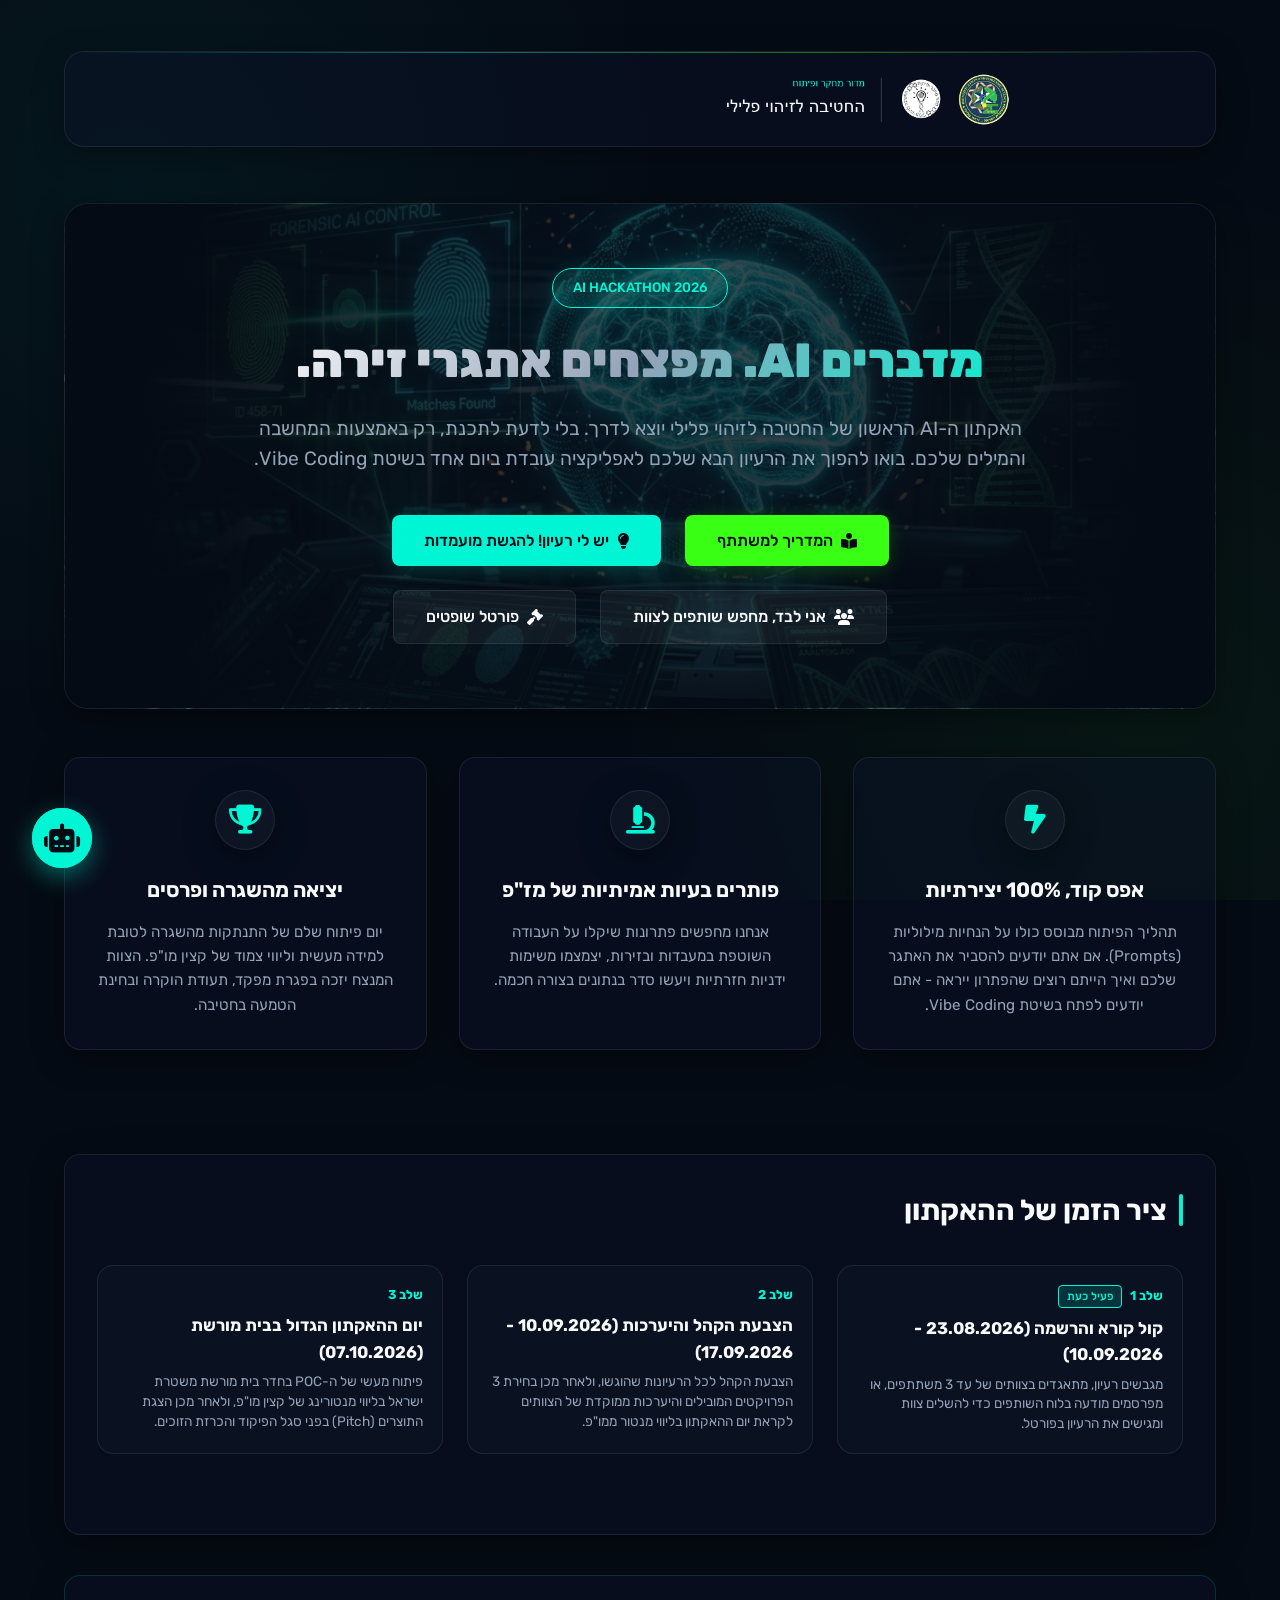
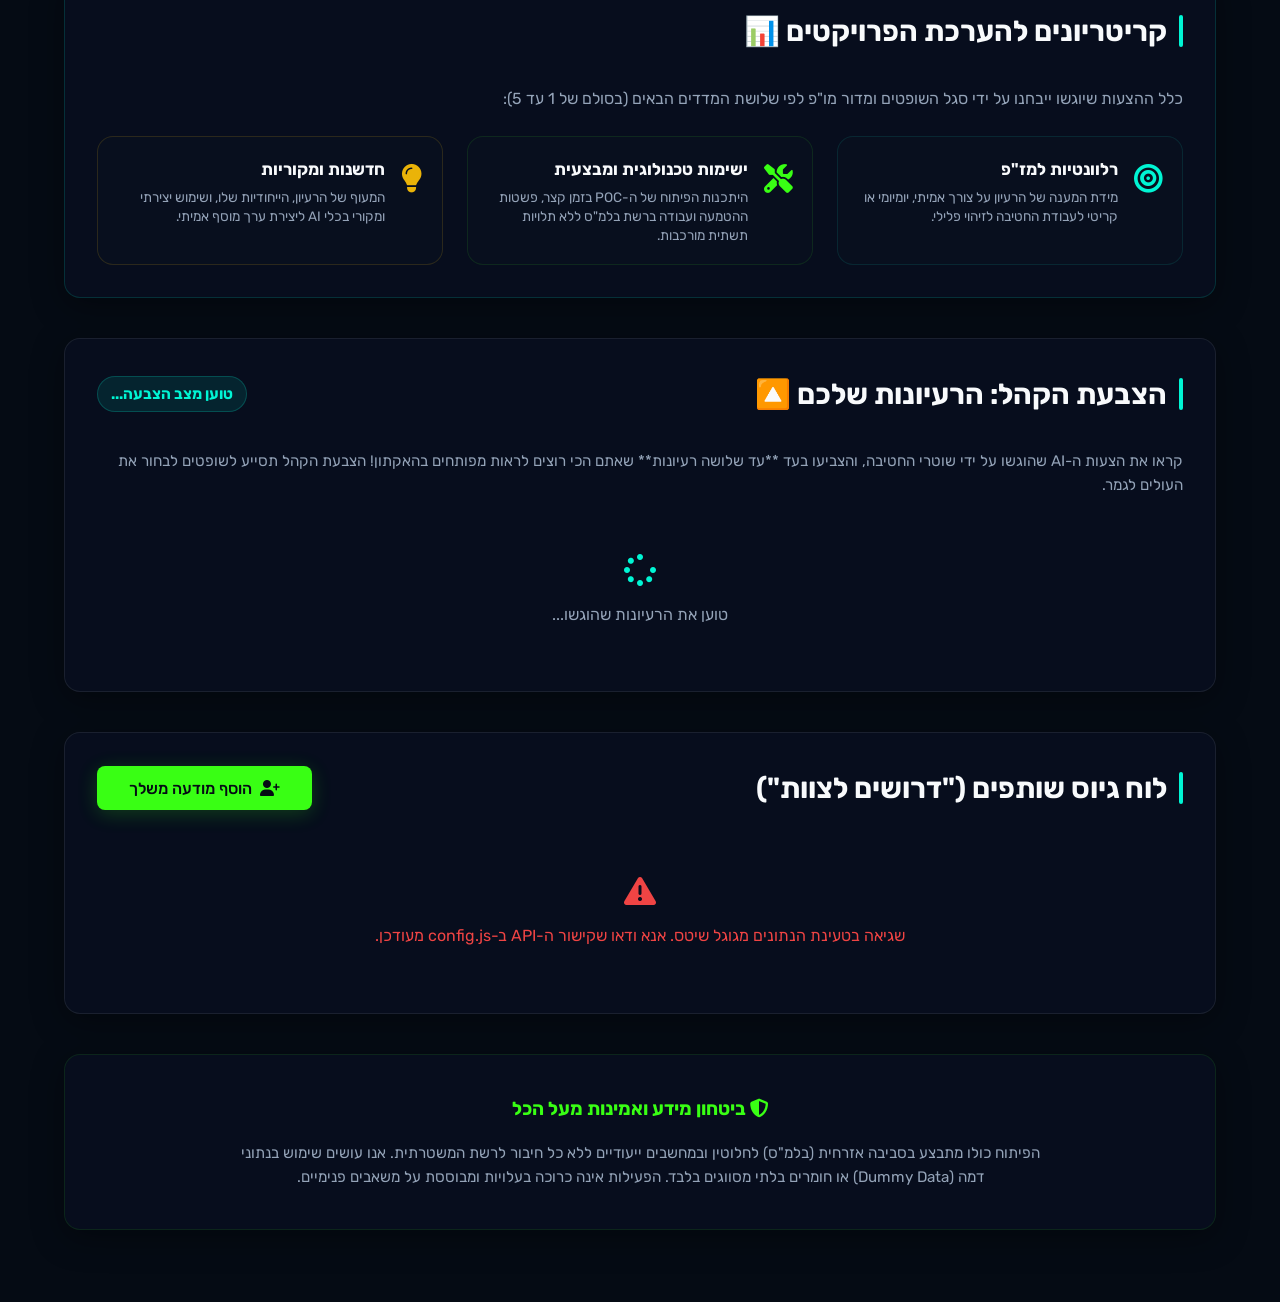
==== index.html @ 83a3d5c5 "Update hackathon timeline: set registration end to Sept 10 and hackathon day to Oct 7" ====
<!DOCTYPE html>
<html lang="he" dir="rtl">
<head>
  <meta charset="UTF-8">
  <meta name="viewport" content="width=device-width, initial-scale=1.0">
  <title>האקתון AI מז"פ 2026 - פורטל רשמי</title>
  <link rel="stylesheet" href="src/style.css">
  <link rel="stylesheet" href="https://cdnjs.cloudflare.com/ajax/libs/font-awesome/6.4.0/css/all.min.css">
</head>
<body>

  <div class="container fade-in">
    <!-- Header with unified banner -->
    <header class="main-header">
      <!-- Desktop Banner Image (Hidden on Mobile) -->
      <img src="assets/header_banner.png" alt="החטיבה לזיהוי פלילי - מדור מחקר ופיתוח" class="header-banner-img desktop-only">
      
      <!-- Mobile Responsive HTML Header (Hidden on Desktop) -->
      <div class="mobile-header-content mobile-only">
        <div class="mobile-logo-row">
          <img src="assets/לוגו מזפ.png" alt="לוגו מזפ" class="mobile-logo">
          <div class="mobile-logo-separator"></div>
          <img src="assets/לוגו מדור מופ.png" alt="לוגו מופ" class="mobile-logo">
        </div>
        <div class="mobile-title-col">
          <div class="mobile-dept-text">מדור מחקר ופיתוח</div>
          <div class="mobile-div-text">החטיבה לזיהוי פלילי</div>
        </div>
      </div>
    </header>

    <!-- Hero Banner -->
    <section class="hero-section">
      <div class="hero-content">
        <div class="hero-badge">AI HACKATHON 2026</div>
        <h1 class="hero-title">מדברים AI. מפצחים אתגרי זירה.</h1>
        <p class="hero-subtitle">האקתון ה-AI הראשון של החטיבה לזיהוי פלילי יוצא לדרך. בלי לדעת לתכנת, רק באמצעות המחשבה והמילים שלכם. בואו להפוך את הרעיון הבא שלכם לאפליקציה עובדת ביום אחד בשיטת Vibe Coding.</p>
        <div class="hero-buttons">
          <a href="docs/brochure.html" class="btn btn-accent" target="_blank">
            <i class="fa-solid fa-book-open-reader"></i> המדריך למשתתף
          </a>
          <button class="btn btn-primary" id="open-submit-idea-btn">
            <i class="fa-solid fa-lightbulb"></i> יש לי רעיון! להגשת מועמדות
          </button>
          <button class="btn btn-secondary" id="open-recruit-btn">
            <i class="fa-solid fa-users"></i> אני לבד, מחפש שותפים לצוות
          </button>
          <a href="judge.html" class="btn btn-secondary">
            <i class="fa-solid fa-gavel"></i> פורטל שופטים
          </a>
        </div>
      </div>
    </section>

    <!-- Three Pillars / Info Section -->
    <section class="features-grid">
      <div class="glass-card feature-card">
        <div class="feature-icon">
          <i class="fa-solid fa-bolt-lightning"></i>
        </div>
        <h3>אפס קוד, 100% יצירתיות</h3>
        <p>תהליך הפיתוח מבוסס כולו על הנחיות מילוליות (Prompts). אם אתם יודעים להסביר את האתגר שלכם ואיך הייתם רוצים שהפתרון ייראה - אתם יודעים לפתח בשיטת Vibe Coding.</p>
      </div>

      <div class="glass-card feature-card">
        <div class="feature-icon">
          <i class="fa-solid fa-microscope"></i>
        </div>
        <h3>פותרים בעיות אמיתיות של מז"פ</h3>
        <p>אנחנו מחפשים פתרונות שיקלו על העבודה השוטפת במעבדות ובזירות, יצמצמו משימות ידניות חזרתיות ויעשו סדר בנתונים בצורה חכמה.</p>
      </div>

      <div class="glass-card feature-card">
        <div class="feature-icon">
          <i class="fa-solid fa-trophy"></i>
        </div>
        <h3>יציאה מהשגרה ופרסים</h3>
        <p>יום פיתוח שלם של התנתקות מהשגרה לטובת למידה מעשית וליווי צמוד של קצין מו"פ. הצוות המנצח יזכה בפגרת מפקד, תעודת הוקרה ובחינת הטמעה בחטיבה.</p>
      </div>
    </section>

    <!-- Interactive Roadmap / Timeline -->
    <section class="glass-card" id="timeline-section">
      <div class="section-header">
        <h2 class="section-title">ציר הזמן של ההאקתון</h2>
      </div>
      <div class="timeline">
        <div class="timeline-item" id="tl-step-1">
          <div class="timeline-badge"></div>
          <div class="timeline-content">
            <div class="timeline-step" id="tl-step-1-badge">
              שלב 1 <span class="status active" id="tl-step-1-status">פעיל כעת</span>
            </div>
            <h4 class="timeline-title">קול קורא והרשמה (<span id="tl-reg-start"></span> - <span id="tl-reg-end"></span>)</h4>
            <p class="timeline-desc">מגבשים רעיון, מתאגדים בצוותים של עד 3 משתתפים, או מפרסמים מודעה בלוח השותפים כדי להשלים צוות ומגישים את הרעיון בפורטל.</p>
          </div>
        </div>

        <div class="timeline-item" id="tl-step-2">
          <div class="timeline-badge"></div>
          <div class="timeline-content">
            <div class="timeline-step" id="tl-step-2-badge">שלב 2</div>
            <h4 class="timeline-title">הצבעת הקהל והיערכות (<span id="tl-vote-start"></span> - <span id="tl-vote-end"></span>)</h4>
            <p class="timeline-desc">הצבעת הקהל לכל הרעיונות שהוגשו, ולאחר מכן בחירת 3 הפרויקטים המובילים והיערכות ממוקדת של הצוותים לקראת יום ההאקתון בליווי מנטור ממו"פ.</p>
          </div>
        </div>

        <div class="timeline-item" id="tl-step-3">
          <div class="timeline-badge"></div>
          <div class="timeline-content">
            <div class="timeline-step" id="tl-step-3-badge">שלב 3</div>
            <h4 class="timeline-title">יום ההאקתון הגדול בבית מורשת (<span id="tl-hackathon-date"></span>)</h4>
            <p class="timeline-desc">פיתוח מעשי של ה-POC בחדר בית מורשת משטרת ישראל בליווי מנטורינג של קצין מו"פ, ולאחר מכן הצגת התוצרים (Pitch) בפני סגל הפיקוד והכרזת הזוכים.</p>
          </div>
        </div>
      </div>
    </section>

    <!-- Judging Criteria Section -->
    <section class="glass-card" style="border-color: rgba(0, 245, 212, 0.15);">
      <div class="section-header">
        <h2 class="section-title">קריטריונים להערכת הפרויקטים 📊</h2>
      </div>
      <p style="color: var(--text-secondary); margin-bottom: 1.5rem;">כלל ההצעות שיוגשו ייבחנו על ידי סגל השופטים ומדור מו"פ לפי שלושת המדדים הבאים (בסולם של 1 עד 5):</p>
      
      <div style="display: grid; grid-template-columns: repeat(auto-fit, minmax(260px, 1fr)); gap: 1.5rem;">
        
        <div class="criteria-item" style="background: rgba(255, 255, 255, 0.01); border: 1px solid rgba(0, 245, 212, 0.1); border-radius: 16px; padding: 1.2rem; display: flex; gap: 1rem; align-items: flex-start;">
          <div style="font-size: 1.8rem; color: var(--accent-cyan);"><i class="fa-solid fa-bullseye"></i></div>
          <div>
            <h4 style="font-size: 1.05rem; font-weight: 700; color: var(--text-primary); margin-bottom: 0.3rem;">רלוונטיות למז"פ</h4>
            <p style="font-size: 0.85rem; color: var(--text-secondary); line-height: 1.4;">מידת המענה של הרעיון על צורך אמיתי, יומיומי או קריטי לעבודת החטיבה לזיהוי פלילי.</p>
          </div>
        </div>

        <div class="criteria-item" style="background: rgba(255, 255, 255, 0.01); border: 1px solid rgba(57, 255, 20, 0.1); border-radius: 16px; padding: 1.2rem; display: flex; gap: 1rem; align-items: flex-start;">
          <div style="font-size: 1.8rem; color: var(--accent-neon);"><i class="fa-solid fa-screwdriver-wrench"></i></div>
          <div>
            <h4 style="font-size: 1.05rem; font-weight: 700; color: var(--text-primary); margin-bottom: 0.3rem;">ישימות טכנולוגית ומבצעית</h4>
            <p style="font-size: 0.85rem; color: var(--text-secondary); line-height: 1.4;">היתכנות הפיתוח של ה-POC בזמן קצר, פשטות ההטמעה ועבודה ברשת בלמ"ס ללא תלויות תשתית מורכבות.</p>
          </div>
        </div>

        <div class="criteria-item" style="background: rgba(255, 255, 255, 0.01); border: 1px solid rgba(234, 179, 8, 0.15); border-radius: 16px; padding: 1.2rem; display: flex; gap: 1rem; align-items: flex-start;">
          <div style="font-size: 1.8rem; color: #eab308;"><i class="fa-solid fa-lightbulb"></i></div>
          <div>
            <h4 style="font-size: 1.05rem; font-weight: 700; color: var(--text-primary); margin-bottom: 0.3rem;">חדשנות ומקוריות</h4>
            <p style="font-size: 0.85rem; color: var(--text-secondary); line-height: 1.4;">המעוף של הרעיון, הייחודיות שלו, ושימוש יצירתי ומקורי בכלי AI ליצירת ערך מוסף אמיתי.</p>
          </div>
        </div>

      </div>
    </section>

    <!-- POC Showcase (Top 3 Apps) -->
    <section class="glass-card" id="poc-showcase-section" style="display: none;">
      <div class="section-header">
        <h2 class="section-title">התוצרים המובילים והזוכים 🏆</h2>
      </div>
      <p style="color: var(--text-secondary); margin-bottom: 1.5rem;">להלן שלושת הפרויקטים שעלו לגמר הגדול של האקתון מז"פ. לחצו על הכפתורים כדי להתנסות באפליקציות ה-POC שפותחו בלמ"ס:</p>
      <div class="poc-grid" id="poc-container">
        <!-- Dynmically loaded POC cards -->
        <div style="grid-column: 1/-1; text-align: center; color: var(--text-secondary); padding: 2rem;">
          <i class="fa-solid fa-spinner fa-spin" style="font-size: 2rem; margin-bottom: 1rem; color: var(--accent-cyan);"></i>
          <p>טוען את האפליקציות המובילות...</p>
        </div>
      </div>
    </section>

    <!-- Project Submissions & Public Voting -->
    <section class="glass-card" id="public-ideas-section">
      <div class="section-header">
        <h2 class="section-title">הצבעת הקהל: הרעיונות שלכם 🔼</h2>
        <div style="font-size: 0.95rem; color: var(--accent-cyan); font-weight: 700; background: rgba(0,245,212,0.1); padding: 0.3rem 0.8rem; border-radius: 20px; border: 1px solid rgba(0,245,212,0.2);" id="user-vote-status">
          טוען מצב הצבעה...
        </div>
      </div>
      <p style="color: var(--text-secondary); margin-bottom: 1.5rem; font-size: 0.95rem;">קראו את הצעות ה-AI שהוגשו על ידי שוטרי החטיבה, והצביעו בעד **עד שלושה רעיונות** שאתם הכי רוצים לראות מפותחים בהאקתון! הצבעת הקהל תסייע לשופטים לבחור את העולים לגמר.</p>
      
      <div class="ideas-grid" id="public-ideas-container">
        <div style="grid-column: 1/-1; text-align: center; color: var(--text-secondary); padding: 2rem;">
          <i class="fa-solid fa-spinner fa-spin" style="font-size: 2rem; margin-bottom: 1rem; color: var(--accent-cyan);"></i>
          <p>טוען את הרעיונות שהוגשו...</p>
        </div>
      </div>
    </section>

    <!-- Teammates Board -->
    <section class="glass-card" id="teammates-section">
      <div class="section-header">
        <h2 class="section-title">לוח גיוס שותפים ("דרושים לצוות")</h2>
        <button class="btn btn-accent" id="open-recruit-btn-2">
          <i class="fa-solid fa-user-plus"></i> הוסף מודעה משלך
        </button>
      </div>

      <div class="teammate-grid" id="teammate-container">
        <!-- Dynamically loaded teammate cards -->
        <div style="grid-column: 1/-1; text-align: center; color: var(--text-secondary); padding: 2rem;">
          <i class="fa-solid fa-spinner fa-spin" style="font-size: 2rem; margin-bottom: 1rem; color: var(--accent-cyan);"></i>
          <p>טוען את מודעות השותפים...</p>
        </div>
      </div>
    </section>

    <!-- Trust & Safety Banner -->
    <section class="glass-card" style="border-color: rgba(57, 255, 20, 0.1); text-align: center; padding: 2.5rem 1.5rem;">
      <h3 style="color: var(--accent-neon); margin-bottom: 1rem;"><i class="fa-solid fa-shield-halved"></i> ביטחון מידע ואמינות מעל הכל</h3>
      <p style="max-width: 800px; margin: 0 auto; color: var(--text-secondary); font-size: 0.95rem;">הפיתוח כולו מתבצע בסביבה אזרחית (בלמ"ס) לחלוטין ובמחשבים ייעודיים ללא כל חיבור לרשת המשטרתית. אנו עושים שימוש בנתוני דמה (Dummy Data) או חומרים בלתי מסווגים בלבד. הפעילות אינה כרוכה בעלויות ומבוססת על משאבים פנימיים.</p>
    </section>
  </div>

  <!-- FLOATING AI CHATBOT WIDGET (Bottom Left) -->
  <div class="ai-chat-widget">
    <button class="chat-bubble-btn" id="chat-toggle-btn" title="סוכן AI אישי להאקתון">
      <i class="fa-solid fa-robot"></i>
      <div class="chat-pulse"></div>
    </button>
    <div class="chat-window" id="chat-window">
      <div class="chat-header">
        <div class="chat-title">
          <i class="fa-solid fa-brain-circuit" style="color: var(--accent-cyan);"></i>
          <div>
            <div style="font-size: 0.95rem; font-weight: 700;">סוכן ה-AI האישי</div>
            <div style="font-size: 0.75rem; color: var(--text-secondary); font-weight: 400;">זמין לשאלות וסיעור מוחות</div>
          </div>
        </div>
        <div style="display: flex; gap: 0.5rem; align-items: center;">
          <button class="chat-header-btn" id="chat-clear-btn" title="שיחה חדשה"><i class="fa-solid fa-arrow-rotate-left"></i></button>
          <button class="chat-header-btn" id="chat-maximize-btn" title="הגדל חלון"><i class="fa-solid fa-expand"></i></button>
          <button class="chat-close-btn" id="chat-close-btn" title="סגור"><i class="fa-solid fa-xmark"></i></button>
        </div>
      </div>
      <div class="chat-messages" id="chat-messages">
        <div class="chat-msg chat-msg-bot">
          שלום! אני סוכן ה-AI האישי של האקתון מז"פ. 
          <br><br>
          אני כאן כדי לעזור לכם:
          <br>
          • לענות על שאלות כלליות על הכללים, שלבים ולוחות הזמנים.
          <br>
          • לעשות סיעור מוחות על רעיונות ולעזור לכם לזקק את הבעיה והפתרון לנוסח מושלם שתוכלו להעתיק לטופס ההרשמה.
          <br><br>
          איך אוכל לעזור לכם היום?
        </div>
      </div>
      <div class="chat-input-area">
        <input type="text" class="chat-input" id="chat-input" placeholder="הקלידו שאלה או רעיון לפיתוח..." autocomplete="off">
        <button class="chat-send-btn" id="chat-send-btn"><i class="fa-solid fa-paper-plane"></i></button>
      </div>
    </div>
  </div>

  <!-- SUBMIT IDEA MODAL -->
  <div class="modal-overlay" id="submit-idea-modal">
    <div class="modal-content">
      <button class="close-modal"><i class="fa-solid fa-xmark"></i></button>
      <h3 style="font-size: 1.5rem; font-weight: 700; margin-bottom: 1.5rem; color: var(--accent-cyan);">
        <i class="fa-solid fa-lightbulb"></i> הגשת רעיון להאקתון AI 2026
      </h3>
      <form id="idea-form">
        <!-- Honeypot anti-spam field -->
        <input type="text" name="email_confirm" class="hp-field" autocomplete="off">

        <div class="form-group">
          <label for="idea-title">שם הרעיון / פרויקט:</label>
          <input type="text" id="idea-title" class="form-control" placeholder="למשל: עוזר אוטומטי לסיכום תיקי זירה" required>
        </div>
        <div class="form-group">
          <label for="idea-problem">תיאור הבעיה והפתרון המוצע:</label>
          <textarea id="idea-problem" class="form-control" placeholder="הסבירו בקצרה: מהו האתגר בעבודת מז&quot;פ היום וכיצד כלי ה-AI יסייע לפתור אותו? (מומלץ לציין איזה נתוני דמה ישמשו אתכם)" required></textarea>
        </div>
        <div class="form-group">
          <label for="idea-teammates">שמות חברי הצוות (עד 3 משתתפים):</label>
          <input type="text" id="idea-teammates" class="form-control" placeholder="למשל: ישראל ישראלי, משה כהן (מזהים לפי שם בלבד)" required>
        </div>
        <button type="submit" class="btn btn-primary" style="width: 100%; margin-top: 1rem;">
          <i class="fa-solid fa-paper-plane"></i> שלח מועמדות לפרויקט
        </button>
      </form>
    </div>
  </div>

  <!-- RECRUIT TEAMMATE MODAL -->
  <div class="modal-overlay" id="recruit-modal">
    <div class="modal-content">
      <button class="close-modal"><i class="fa-solid fa-xmark"></i></button>
      <h3 style="font-size: 1.5rem; font-weight: 700; margin-bottom: 1.5rem; color: var(--accent-neon);">
        <i class="fa-solid fa-user-plus"></i> פרסום מודעת גיוס שותפים
      </h3>
      <form id="recruit-form">
        <!-- Honeypot anti-spam field -->
        <input type="text" name="email_confirm" class="hp-field" autocomplete="off">

        <div class="form-group">
          <label for="recruit-name">השם שלי:</label>
          <input type="text" id="recruit-name" class="form-control" placeholder="הזינו שם מלא" required>
        </div>
        <div class="form-group">
          <label for="recruit-desc">מה הרעיון שלי / מה אני מחפש בצוות?</label>
          <textarea id="recruit-desc" class="form-control" placeholder="למשל: יש לי רעיון לבוט שמסווג טפסים ואני מחפש שותף שמבין במעבדת סמים..." required></textarea>
        </div>
        <div class="form-group">
          <label for="recruit-contact">טלפון ליצירת קשר בוואטסאפ:</label>
          <input type="tel" id="recruit-contact" class="form-control" placeholder="למשל: 0501234567" pattern="[0-9]{9,10}" required>
          <small style="color: var(--text-secondary); font-size: 0.8rem;">הקישור ייפתח ישירות לשיחת וואטסאפ איתכם</small>
        </div>
        <button type="submit" class="btn btn-accent" style="width: 100%; margin-top: 1rem;">
          <i class="fa-solid fa-share-nodes"></i> פרסם מודעה ללוח
        </button>
      </form>
    </div>
  </div>

  <!-- MOBILE BOTTOM NAVIGATION BAR -->
  <div class="mobile-bottom-nav">
    <a href="#" class="nav-item active" id="nav-item-home" onclick="window.scrollTo({top:0, behavior:'smooth'}); return false;">
      <i class="fa-solid fa-house"></i>
      <span>בית</span>
    </a>
    <a href="#timeline-section" class="nav-item" id="nav-item-timeline">
      <i class="fa-solid fa-route"></i>
      <span>ציר זמן</span>
    </a>
    <a href="#public-ideas-section" class="nav-item" id="nav-item-voting">
      <i class="fa-solid fa-check-to-slot"></i>
      <span>הצבעות</span>
    </a>
    <a href="#teammates-section" class="nav-item" id="nav-item-teammates">
      <i class="fa-solid fa-user-plus"></i>
      <span>שותפים</span>
    </a>
    <a href="#" class="nav-item" id="nav-item-chat" onclick="event.preventDefault(); document.getElementById('chat-toggle-btn').click();">
      <i class="fa-solid fa-robot"></i>
      <span>צ'אט AI</span>
    </a>
  </div>

  <!-- TOAST NOTIFICATION CONTAINER -->
  <div class="toast-notification" id="toast-container">
    <span id="toast-icon"></span>
    <span id="toast-message"></span>
  </div>

  <!-- Javascript Logic -->
  <script src="src/config.js?v=2"></script>
  <script src="src/app.js?v=2"></script>
</body>
</html>
---- src/style.css ----
@import url('https://fonts.googleapis.com/css2?family=Rubik:wght@300;400;500;700;900&display=swap');

:root {
  --bg-color: #050b14;
  --panel-bg: rgba(10, 19, 43, 0.4);
  --panel-border: rgba(255, 255, 255, 0.08);
  --text-primary: #f8fafc;
  --text-secondary: #94a3b8;
  --accent-neon: #39ff14;
  --accent-cyan: #00f5d4;
  --accent-blue: #3b82f6;
  --glass-shadow: 0 8px 32px 0 rgba(0, 0, 0, 0.37);
  --font-sans: 'Rubik', sans-serif;
  --error-color: #ef4444;
  --success-color: #22c55e;
}

* {
  box-sizing: border-box;
  margin: 0;
  padding: 0;
  font-family: var(--font-sans);
}

body {
  background-color: var(--bg-color);
  color: var(--text-primary);
  direction: rtl;
  text-align: right;
  min-height: 100vh;
  overflow-x: hidden;
  background-image: 
    radial-gradient(circle at 10% 20%, rgba(0, 245, 212, 0.05) 0%, transparent 40%),
    radial-gradient(circle at 90% 80%, rgba(57, 255, 20, 0.05) 0%, transparent 40%);
  background-attachment: fixed;
  line-height: 1.6;
}

/* Scrollbar Styling */
::-webkit-scrollbar {
  width: 8px;
}
::-webkit-scrollbar-track {
  background: var(--bg-color);
}
::-webkit-scrollbar-thumb {
  background: rgba(255, 255, 255, 0.1);
  border-radius: 4px;
}
::-webkit-scrollbar-thumb:hover {
  background: var(--accent-cyan);
}

/* Layout Containers */
.container {
  max-width: 1200px;
  margin: 0 auto;
  padding: 2rem 1.5rem;
}

header {
  display: flex;
  justify-content: space-between;
  align-items: center;
  margin-top: 1.2rem;
  margin-bottom: 3.5rem;
  padding: 1rem 2rem;
  background: rgba(10, 19, 43, 0.45);
  backdrop-filter: blur(16px);
  -webkit-backdrop-filter: blur(16px);
  border: 1px solid rgba(255, 255, 255, 0.08);
  border-radius: 20px;
  box-shadow: 0 8px 32px 0 rgba(0, 0, 0, 0.4);
  position: relative;
  overflow: hidden;
}

header::before {
  content: '';
  position: absolute;
  top: 0;
  left: 0;
  right: 0;
  height: 1px;
  background: linear-gradient(90deg, transparent, rgba(0, 245, 212, 0.4), rgba(57, 255, 20, 0.4), transparent);
}

.logo-container {
  display: flex;
  align-items: center;
  gap: 1.2rem;
}

.logo-container img {
  height: 50px;
  width: 50px;
  object-fit: cover;
  border-radius: 50%;
  filter: drop-shadow(0 0 8px rgba(0, 245, 212, 0.2));
}

.logo-separator {
  width: 1px;
  height: 30px;
  background-color: rgba(255, 255, 255, 0.15);
}

.header-title {
  text-align: right;
  display: flex;
  flex-direction: column;
  justify-content: center;
}

.header-title h2 {
  font-size: 0.8rem;
  color: var(--accent-cyan);
  font-weight: 500;
  letter-spacing: 0.5px;
  margin-bottom: 0.1rem;
}

.header-title h1 {
  font-size: 1.15rem;
  font-weight: 700;
  color: var(--text-primary);
  line-height: 1.2;
}

/* Glassmorphic Panels */
.glass-card {
  background: var(--panel-bg);
  backdrop-filter: blur(12px);
  -webkit-backdrop-filter: blur(12px);
  border: 1px solid var(--panel-border);
  border-radius: 16px;
  padding: 2rem;
  box-shadow: var(--glass-shadow);
  margin-bottom: 2.5rem;
  transition: transform 0.3s ease, border-color 0.3s ease;
}

.glass-card:hover {
  border-color: rgba(0, 245, 212, 0.2);
}

/* Hero Section */
.hero-section {
  position: relative;
  text-align: center;
  padding: 4rem 2rem;
  background-image: linear-gradient(rgba(5, 11, 20, 0.7), rgba(5, 11, 20, 0.9)), url('../assets/hackathon_banner.png');
  background-size: cover;
  background-position: center;
  border-radius: 24px;
  border: 1px solid var(--panel-border);
  overflow: hidden;
  box-shadow: var(--glass-shadow);
  margin-bottom: 3rem;
}

.hero-section::before {
  content: '';
  position: absolute;
  top: 0;
  left: 0;
  right: 0;
  bottom: 0;
  background: radial-gradient(circle at center, transparent 30%, var(--bg-color) 80%);
  pointer-events: none;
}

.hero-content {
  position: relative;
  z-index: 2;
  max-width: 800px;
  margin: 0 auto;
}

.hero-badge {
  display: inline-block;
  padding: 0.5rem 1.2rem;
  background: rgba(0, 245, 212, 0.1);
  border: 1px solid var(--accent-cyan);
  color: var(--accent-cyan);
  border-radius: 50px;
  font-size: 0.85rem;
  font-weight: 500;
  margin-bottom: 1.5rem;
  box-shadow: 0 0 15px rgba(0, 245, 212, 0.1);
}

.hero-title {
  font-size: 3rem;
  font-weight: 900;
  margin-bottom: 1.5rem;
  background: linear-gradient(135deg, #ffffff 0%, var(--text-secondary) 50%, var(--accent-cyan) 100%);
  -webkit-background-clip: text;
  -webkit-text-fill-color: transparent;
  line-height: 1.2;
}

.hero-subtitle {
  font-size: 1.2rem;
  color: var(--text-secondary);
  margin-bottom: 2.5rem;
}

.hero-buttons {
  display: flex;
  justify-content: center;
  gap: 1.5rem;
  flex-wrap: wrap;
}

/* Buttons */
.btn {
  display: inline-flex;
  align-items: center;
  justify-content: center;
  gap: 0.5rem;
  padding: 0.8rem 2rem;
  font-size: 1rem;
  font-weight: 500;
  border-radius: 8px;
  cursor: pointer;
  transition: all 0.3s ease;
  text-decoration: none;
  border: none;
}

.btn:disabled {
  opacity: 0.6;
  cursor: not-allowed;
  pointer-events: none;
  background: rgba(255, 255, 255, 0.05) !important;
  border-color: rgba(255, 255, 255, 0.1) !important;
  color: var(--text-secondary) !important;
  box-shadow: none !important;
}


.btn-primary {
  background-color: var(--accent-cyan);
  color: var(--bg-color);
  box-shadow: 0 4px 20px rgba(0, 245, 212, 0.2);
}

.btn-primary:hover {
  background-color: #00d1b4;
  box-shadow: 0 4px 25px rgba(0, 245, 212, 0.4);
  transform: translateY(-2px);
}

.btn-secondary {
  background-color: rgba(255, 255, 255, 0.05);
  color: var(--text-primary);
  border: 1px solid var(--panel-border);
}

.btn-secondary:hover {
  background-color: rgba(255, 255, 255, 0.1);
  border-color: rgba(255, 255, 255, 0.3);
  transform: translateY(-2px);
}

.btn-accent {
  background-color: var(--accent-neon);
  color: var(--bg-color);
  box-shadow: 0 4px 20px rgba(57, 255, 20, 0.2);
}

.btn-accent:hover {
  background-color: #2edc0b;
  box-shadow: 0 4px 25px rgba(57, 255, 20, 0.4);
  transform: translateY(-2px);
}

/* Feature Columns */
.features-grid {
  display: grid;
  grid-template-columns: repeat(auto-fit, minmax(300px, 1fr));
  gap: 2rem;
  margin-bottom: 4rem;
}

.feature-card {
  text-align: center;
}

.feature-icon {
  width: 60px;
  height: 60px;
  background: rgba(255, 255, 255, 0.03);
  border: 1px solid var(--panel-border);
  border-radius: 50%;
  display: inline-flex;
  align-items: center;
  justify-content: center;
  font-size: 1.8rem;
  color: var(--accent-cyan);
  margin-bottom: 1.5rem;
  box-shadow: var(--glass-shadow);
}

.feature-card h3 {
  font-size: 1.3rem;
  margin-bottom: 0.8rem;
  color: var(--text-primary);
}

.feature-card p {
  color: var(--text-secondary);
  font-size: 0.95rem;
}

/* Section Header */
.section-header {
  display: flex;
  justify-content: space-between;
  align-items: center;
  margin-bottom: 2rem;
}

.section-title {
  font-size: 1.8rem;
  font-weight: 700;
  position: relative;
  padding-right: 1rem;
}

.section-title::before {
  content: '';
  position: absolute;
  right: 0;
  top: 15%;
  height: 70%;
  width: 4px;
  background-color: var(--accent-cyan);
  border-radius: 2px;
}

/* Teammates Wanted Section */
.teammate-grid {
  display: grid;
  grid-template-columns: repeat(auto-fill, minmax(250px, 1fr));
  gap: 1.5rem;
}

.teammate-card {
  background: rgba(255, 255, 255, 0.02);
  border: 1px solid var(--panel-border);
  border-radius: 12px;
  padding: 1.5rem;
  display: flex;
  flex-direction: column;
  justify-content: space-between;
  min-height: 220px;
  transition: all 0.3s ease;
}

.teammate-card:hover {
  transform: translateY(-4px);
  border-color: rgba(57, 255, 20, 0.2);
  background: rgba(255, 255, 255, 0.04);
}

.teammate-header {
  display: flex;
  justify-content: space-between;
  align-items: flex-start;
  margin-bottom: 1rem;
}

.teammate-name {
  font-weight: 700;
  color: var(--text-primary);
}

.teammate-dept {
  font-size: 0.8rem;
  padding: 0.2rem 0.6rem;
  background: rgba(255, 255, 255, 0.05);
  border-radius: 4px;
  color: var(--text-secondary);
}

.teammate-desc {
  font-size: 0.95rem;
  color: var(--text-secondary);
  flex-grow: 1;
  margin-bottom: 1.5rem;
}

/* Modals */
.modal-overlay {
  position: fixed;
  top: 0;
  left: 0;
  right: 0;
  bottom: 0;
  background: rgba(5, 11, 20, 0.8);
  backdrop-filter: blur(8px);
  z-index: 1000;
  display: none;
  align-items: center;
  justify-content: center;
  padding: 1.5rem;
  opacity: 0;
  transition: opacity 0.3s ease;
}

.modal-overlay.active {
  display: flex;
  opacity: 1;
}

.modal-content {
  background: var(--bg-color);
  border: 1px solid var(--panel-border);
  border-radius: 16px;
  max-width: 600px;
  width: 100%;
  padding: 2.5rem;
  box-shadow: var(--glass-shadow);
  position: relative;
  transform: scale(0.9);
  transition: transform 0.3s ease;
}

.modal-overlay.active .modal-content {
  transform: scale(1);
}

.close-modal {
  position: absolute;
  top: 1rem;
  left: 1rem;
  background: none;
  border: none;
  color: var(--text-secondary);
  font-size: 1.5rem;
  cursor: pointer;
}

.close-modal:hover {
  color: var(--text-primary);
}

/* Forms */
.form-group {
  margin-bottom: 1.5rem;
}

.form-group label {
  display: block;
  margin-bottom: 0.5rem;
  font-weight: 500;
  color: var(--text-primary);
}

.form-control {
  width: 100%;
  background: rgba(255, 255, 255, 0.03);
  border: 1px solid var(--panel-border);
  border-radius: 8px;
  padding: 0.8rem 1rem;
  color: var(--text-primary);
  font-size: 1rem;
  transition: all 0.3s ease;
  text-align: right;
}

.form-control:focus {
  outline: none;
  border-color: var(--accent-cyan);
  box-shadow: 0 0 10px rgba(0, 245, 212, 0.1);
  background: rgba(255, 255, 255, 0.05);
}

textarea.form-control {
  resize: vertical;
  min-height: 100px;
}

/* Honeypot hidden input field */
.hp-field {
  display: none !important;
  visibility: hidden !important;
}

/* Timeline */
.timeline {
  display: flex;
  flex-direction: row;
  gap: 1.5rem;
  justify-content: space-between;
  margin: 1.5rem auto 3rem auto;
  max-width: 1200px;
}

.timeline-item {
  flex: 1;
  position: relative;
}

.timeline-badge {
  display: none;
}

.timeline-content {
  background: rgba(255, 255, 255, 0.02);
  border: 1px solid var(--panel-border);
  border-radius: 16px;
  padding: 1.2rem;
  height: 100%;
  transition: all 0.3s ease;
}

.timeline-item.active .timeline-content {
  border-color: rgba(0, 245, 212, 0.3);
  background: rgba(0, 245, 212, 0.02);
  box-shadow: 0 4px 20px rgba(0, 245, 212, 0.05);
}

.timeline-step {
  font-size: 0.8rem;
  color: var(--accent-cyan);
  font-weight: 700;
  margin-bottom: 0.4rem;
  display: flex;
  align-items: center;
  gap: 0.5rem;
}

.timeline-step span.status {
  padding: 0.1rem 0.5rem;
  font-size: 0.7rem;
  border-radius: 4px;
  font-weight: 500;
}

.timeline-step span.status.active {
  background: rgba(0, 245, 212, 0.15);
  color: var(--accent-cyan);
  border: 1px solid var(--accent-cyan);
}

.timeline-title {
  font-size: 1.05rem;
  font-weight: 700;
  margin-bottom: 0.4rem;
}

.timeline-desc {
  color: var(--text-secondary);
  font-size: 0.85rem;
  line-height: 1.45;
}

/* POC Showcase */
.poc-grid {
  display: grid;
  grid-template-columns: repeat(auto-fit, minmax(320px, 1fr));
  gap: 2rem;
  margin-top: 2rem;
}

.poc-card {
  background: linear-gradient(145deg, rgba(10, 19, 43, 0.5), rgba(5, 11, 20, 0.8));
  border: 1px solid var(--panel-border);
  border-radius: 16px;
  padding: 2rem;
  display: flex;
  flex-direction: column;
  justify-content: space-between;
  min-height: 300px;
  box-shadow: var(--glass-shadow);
  transition: all 0.3s ease;
  position: relative;
  overflow: hidden;
}

.poc-card::before {
  content: '★ 3 הגדולים';
  position: absolute;
  top: 15px;
  left: -25px;
  background: var(--accent-cyan);
  color: var(--bg-color);
  font-size: 0.7rem;
  font-weight: 700;
  padding: 0.2rem 1.8rem;
  transform: rotate(-45deg);
  box-shadow: 0 2px 10px rgba(0, 245, 212, 0.3);
}

.poc-card:hover {
  transform: translateY(-6px);
  border-color: var(--accent-cyan);
  box-shadow: 0 10px 30px rgba(0, 245, 212, 0.1);
}

.poc-title {
  font-size: 1.5rem;
  font-weight: 700;
  margin-bottom: 0.5rem;
  color: #fff;
}

.poc-members {
  font-size: 0.85rem;
  color: var(--accent-cyan);
  margin-bottom: 1rem;
}

.poc-desc {
  color: var(--text-secondary);
  font-size: 0.95rem;
  margin-bottom: 1.5rem;
  flex-grow: 1;
}

/* Floating AI Chatbot Widget - Left Corner for RTL layout */
.ai-chat-widget {
  position: fixed;
  bottom: 2rem;
  left: 2rem;
  z-index: 1000;
}

.chat-bubble-btn {
  width: 60px;
  height: 60px;
  border-radius: 50%;
  background: var(--accent-cyan);
  color: var(--bg-color);
  border: none;
  font-size: 1.8rem;
  display: flex;
  align-items: center;
  justify-content: center;
  cursor: pointer;
  box-shadow: 0 8px 24px rgba(0, 245, 212, 0.4);
  transition: all 0.3s ease;
  position: relative;
}

.chat-bubble-btn:hover {
  transform: scale(1.1) rotate(15deg);
  box-shadow: 0 12px 30px rgba(0, 245, 212, 0.6);
}

.chat-pulse {
  position: absolute;
  top: 0;
  left: 0;
  right: 0;
  bottom: 0;
  border-radius: 50%;
  border: 2px solid var(--accent-cyan);
  animation: pulse 2s infinite;
  pointer-events: none;
}

@keyframes pulse {
  0% { transform: scale(1); opacity: 0.8; }
  100% { transform: scale(1.4); opacity: 0; }
}

.chat-window {
  position: absolute;
  bottom: 75px;
  left: 0;
  width: 360px;
  height: 480px;
  background: rgba(10, 19, 43, 0.95);
  backdrop-filter: blur(20px);
  -webkit-backdrop-filter: blur(20px);
  border: 1px solid var(--panel-border);
  border-radius: 16px;
  box-shadow: var(--glass-shadow);
  display: none;
  flex-direction: column;
  overflow: hidden;
  transform: translateY(20px);
  opacity: 0;
  transition: transform 0.3s ease, opacity 0.3s ease;
}

.chat-window.active {
  display: flex;
  transform: translateY(0);
  opacity: 1;
}

.chat-header {
  background: rgba(255, 255, 255, 0.03);
  padding: 1rem;
  border-bottom: 1px solid var(--panel-border);
  display: flex;
  justify-content: space-between;
  align-items: center;
}

.chat-title {
  display: flex;
  align-items: center;
  gap: 0.5rem;
  font-weight: 700;
  color: var(--accent-cyan);
}

.chat-close-btn {
  background: none;
  border: none;
  color: var(--text-secondary);
  font-size: 1.2rem;
  cursor: pointer;
}

.chat-close-btn:hover {
  color: var(--text-primary);
}

.chat-messages {
  flex-grow: 1;
  padding: 1rem;
  overflow-y: auto;
  display: flex;
  flex-direction: column;
  gap: 1rem;
}

.chat-msg {
  max-width: 80%;
  padding: 0.8rem 1rem;
  border-radius: 12px;
  font-size: 0.9rem;
}

.chat-msg-bot {
  background: rgba(255, 255, 255, 0.05);
  color: var(--text-primary);
  align-self: flex-start;
  border-bottom-right-radius: 2px;
  position: relative;
  padding-left: 2.5rem;
}

.chat-msg-copy-btn {
  position: absolute;
  left: 0.6rem;
  top: 0.6rem;
  background: transparent;
  border: none;
  color: var(--text-secondary);
  cursor: pointer;
  font-size: 0.85rem;
  padding: 0.2rem;
  display: flex;
  align-items: center;
  justify-content: center;
  transition: color 0.2s ease, transform 0.2s ease;
  opacity: 0.6;
}

.chat-msg-copy-btn:hover {
  color: var(--accent-cyan);
  transform: scale(1.15);
  opacity: 1;
}

.chat-msg-user {
  background: var(--accent-cyan);
  color: var(--bg-color);
  align-self: flex-end;
  border-bottom-left-radius: 2px;
}

.chat-input-area {
  padding: 0.8rem;
  background: rgba(255, 255, 255, 0.02);
  border-top: 1px solid var(--panel-border);
  display: flex;
  gap: 0.5rem;
}

.chat-input {
  flex-grow: 1;
  background: rgba(255, 255, 255, 0.05);
  border: 1px solid var(--panel-border);
  border-radius: 8px;
  padding: 0.6rem 0.8rem;
  color: var(--text-primary);
  font-size: 0.9rem;
  text-align: right;
}

.chat-input:focus {
  outline: none;
  border-color: var(--accent-cyan);
}

.chat-send-btn {
  background: var(--accent-cyan);
  color: var(--bg-color);
  border: none;
  border-radius: 8px;
  padding: 0.6rem 1rem;
  font-size: 0.9rem;
  font-weight: 700;
  cursor: pointer;
  transition: background-color 0.2s ease;
}

.chat-send-btn:hover {
  background-color: #00d1b4;
}

.chat-send-btn:disabled {
  background-color: var(--text-secondary);
  cursor: not-allowed;
}

/* Alert Notification Overlay */
.toast-notification {
  position: fixed;
  bottom: 2rem;
  right: 2rem;
  background: var(--panel-bg);
  backdrop-filter: blur(12px);
  border: 1px solid var(--panel-border);
  border-radius: 8px;
  padding: 1rem 1.5rem;
  display: flex;
  align-items: center;
  gap: 0.8rem;
  z-index: 2000;
  transform: translateY(100px);
  opacity: 0;
  transition: transform 0.4s cubic-bezier(0.175, 0.885, 0.32, 1.275), opacity 0.3s ease;
  box-shadow: var(--glass-shadow);
}

.toast-notification.active {
  transform: translateY(0);
  opacity: 1;
}

.toast-success {
  border-color: var(--success-color);
}
.toast-success i {
  color: var(--success-color);
}

.toast-error {
  border-color: var(--error-color);
}
.toast-error i {
  color: var(--error-color);
}

/* Judging Screen specific styling */
.judge-header {
  display: flex;
  justify-content: space-between;
  align-items: center;
  margin-bottom: 2rem;
}

.passcode-container {
  max-width: 400px;
  margin: 100px auto;
  text-align: center;
}

.tabs-container {
  display: flex;
  gap: 1rem;
  margin-bottom: 2rem;
}

.tab-btn {
  background: rgba(255, 255, 255, 0.03);
  color: var(--text-secondary);
  border: 1px solid var(--panel-border);
  padding: 0.8rem 1.5rem;
  border-radius: 8px;
  cursor: pointer;
  transition: all 0.3s ease;
  font-weight: 500;
}

.tab-btn.active {
  background: var(--accent-cyan);
  color: var(--bg-color);
  border-color: var(--accent-cyan);
  box-shadow: 0 4px 15px rgba(0, 245, 212, 0.2);
}

.judge-table-container {
  overflow-x: auto;
  margin-bottom: 3rem;
}

.judge-table {
  width: 100%;
  border-collapse: collapse;
  text-align: right;
}

.judge-table th, .judge-table td {
  padding: 1rem;
  border-bottom: 1px solid var(--panel-border);
}

.judge-table th {
  color: var(--accent-cyan);
  font-weight: 700;
  font-size: 0.9rem;
  text-transform: uppercase;
}

.judge-table tr:hover {
  background: rgba(255, 255, 255, 0.01);
}

.score-badge {
  display: inline-block;
  padding: 0.2rem 0.6rem;
  border-radius: 4px;
  font-weight: 700;
  font-size: 0.9rem;
}

.score-badge-high {
  background: rgba(34, 197, 94, 0.15);
  color: #22c55e;
}

.score-badge-med {
  background: rgba(234, 179, 8, 0.15);
  color: #eab308;
}

.score-badge-low {
  background: rgba(239, 68, 68, 0.15);
  color: #ef4444;
}

.score-input-group {
  display: flex;
  gap: 0.5rem;
}

.score-select {
  background: rgba(255, 255, 255, 0.05);
  border: 1px solid var(--panel-border);
  color: var(--text-primary);
  border-radius: 4px;
  padding: 0.3rem 0.5rem;
  cursor: pointer;
}

.score-select:focus {
  outline: none;
  border-color: var(--accent-cyan);
}

/* CSS Animations */
@keyframes fadeIn {
  from { opacity: 0; transform: translateY(10px); }
  to { opacity: 1; transform: translateY(0); }
}

.fade-in {
  animation: fadeIn 0.5s ease forwards;
}

/* Responsive adjustments */
@media (max-width: 768px) {
  header {
    flex-direction: column;
    gap: 1.5rem;
    text-align: center;
  }
  .header-title {
    text-align: center;
  }
  .hero-title {
    font-size: 2.0rem;
  }
  
  /* Chatbot adjustments */
  .chat-window {
    position: fixed;
    width: calc(100vw - 2rem);
    left: 1rem;
    right: 1rem;
    bottom: 80px;
    height: calc(100vh - 160px);
  }
  
  .chat-window.maximized {
    position: fixed;
    width: calc(100vw - 2rem);
    height: calc(100vh - 100px);
    left: 1rem;
    right: 1rem;
    bottom: 80px;
  }

  /* Header adjustments */
  .main-header {
    padding: 0.4rem 0.8rem;
    margin-bottom: 2rem;
    margin-top: 0.5rem;
  }
  .header-banner-img {
    max-height: 50px;
  }

  /* Judging tabs & auth container */
  .passcode-container {
    margin: 40px auto;
    padding: 1.5rem;
  }
  
  .tabs-container {
    flex-direction: column;
    gap: 0.5rem;
  }
  .tab-btn {
    width: 100%;
    text-align: center;
    padding: 0.6rem 1rem;
  }

  /* Modals responsiveness */
  .modal-content {
    max-height: 90vh;
    overflow-y: auto;
    padding: 1.5rem;
    width: calc(100% - 1rem);
  }
}

/* Fix select options white-on-white on Windows/Chrome */
select.form-control option, 
.score-select option,
select option {
  background-color: #050b14 !important; /* Solid dark background matching the site theme */
  color: #f8fafc !important; /* White text */
}

/* Chatbot Maximize styles */
.chat-header-btn {
  background: transparent;
  border: none;
  color: var(--text-secondary);
  font-size: 0.9rem;
  cursor: pointer;
  padding: 0.2rem;
  display: flex;
  align-items: center;
  justify-content: center;
  transition: color 0.2s ease;
}

.chat-header-btn:hover {
  color: var(--accent-cyan);
}

.chat-window.maximized {
  width: 600px;
  height: 650px;
  max-width: 95vw;
  max-height: 80vh;
}

/* Ideas Grid & Voting Cards */
.ideas-grid {
  display: grid;
  grid-template-columns: repeat(auto-fill, minmax(260px, 1fr));
  gap: 1.5rem;
  margin-top: 1rem;
}

.idea-card {
  background: rgba(255, 255, 255, 0.02);
  border: 1px solid var(--panel-border);
  border-radius: 16px;
  padding: 1.5rem;
  display: flex;
  flex-direction: column;
  justify-content: space-between;
  transition: transform 0.3s ease, border-color 0.3s ease, box-shadow 0.3s ease;
  position: relative;
  overflow: hidden;
}

.idea-card:hover {
  transform: translateY(-4px);
  border-color: rgba(0, 245, 212, 0.3);
  box-shadow: 0 8px 30px rgba(0, 0, 0, 0.3);
}

.idea-card-header {
  display: flex;
  justify-content: space-between;
  align-items: flex-start;
  margin-bottom: 0.8rem;
  gap: 1rem;
}

.idea-card-title {
  font-size: 1.1rem;
  font-weight: 700;
  color: var(--text-primary);
  line-height: 1.3;
}

.idea-card-votes {
  background: rgba(0, 245, 212, 0.1);
  color: var(--accent-cyan);
  padding: 0.2rem 0.6rem;
  border-radius: 20px;
  font-size: 0.75rem;
  font-weight: 700;
  display: flex;
  align-items: center;
  gap: 0.3rem;
  border: 1px solid rgba(0, 245, 212, 0.15);
  white-space: nowrap;
}

.idea-card-desc {
  font-size: 0.9rem;
  color: var(--text-secondary);
  line-height: 1.5;
  margin-bottom: 1.5rem;
  flex-grow: 1;
}

.idea-card-footer {
  display: flex;
  justify-content: space-between;
  align-items: center;
  border-top: 1px solid rgba(255, 255, 255, 0.05);
  padding-top: 0.8rem;
  margin-top: auto;
}

.idea-card-author {
  font-size: 0.8rem;
  color: var(--text-secondary);
  display: flex;
  align-items: center;
  gap: 0.4rem;
}

.btn-vote {
  background: rgba(0, 245, 212, 0.03);
  border: 1px solid rgba(0, 245, 212, 0.3);
  color: var(--accent-cyan);
  padding: 0.35rem 0.8rem;
  border-radius: 8px;
  font-size: 0.8rem;
  font-weight: 600;
  cursor: pointer;
  display: flex;
  align-items: center;
  gap: 0.4rem;
  transition: all 0.2s ease;
}

.btn-vote:hover:not(:disabled) {
  background: var(--accent-cyan);
  color: #050b14;
  border-color: var(--accent-cyan);
  box-shadow: 0 0 10px rgba(0, 245, 212, 0.2);
}

.btn-vote:disabled {
  opacity: 0.5;
  border-color: rgba(255, 255, 255, 0.1);
  color: var(--text-secondary);
  cursor: not-allowed;
  background: transparent;
}

.btn-vote.voted {
  background: rgba(57, 255, 20, 0.1);
  border-color: var(--accent-neon);
  color: var(--accent-neon);
  cursor: default;
  opacity: 1;
}

/* Header style override for unified banner image */
.main-header {
  margin-top: 1.2rem;
  margin-bottom: 3.5rem;
  display: flex;
  justify-content: center;
  align-items: center;
  background: rgba(10, 19, 43, 0.4);
  backdrop-filter: blur(16px);
  -webkit-backdrop-filter: blur(16px);
  border: 1px solid rgba(255, 255, 255, 0.08);
  border-radius: 20px;
  padding: 0.6rem 1.5rem;
  box-shadow: 0 8px 32px 0 rgba(0, 0, 0, 0.3);
  overflow: hidden;
  position: relative;
}

.main-header::before {
  content: '';
  position: absolute;
  top: 0;
  left: 0;
  right: 0;
  height: 1px;
  background: linear-gradient(90deg, transparent, rgba(0, 245, 212, 0.4), rgba(57, 255, 20, 0.4), transparent);
}

.header-banner-img {
  max-width: 100%;
  height: auto;
  max-height: 75px;
  object-fit: contain;
}

/* Smooth Scrolling */
html {
  scroll-behavior: smooth;
}

/* Desktop/Mobile Visibility Helpers */
.mobile-only {
  display: none !important;
}
.desktop-only {
  display: block !important;
}

/* Mobile Bottom Navigation Bar styling */
.mobile-bottom-nav {
  display: none;
}

@media (max-width: 768px) {
  .mobile-only {
    display: block !important;
  }
  .desktop-only {
    display: none !important;
  }

  /* Header banner styling for mobile */
  .main-header {
    margin-top: 0.8rem;
    margin-bottom: 2rem;
    padding: 0.8rem 1rem;
    border-radius: 16px;
  }

  .mobile-header-content {
    display: flex;
    flex-direction: column;
    align-items: center;
    gap: 0.5rem;
    width: 100%;
  }

  .mobile-logo-row {
    display: flex;
    align-items: center;
    justify-content: center;
    gap: 0.8rem;
  }

  .mobile-logo {
    height: 38px;
    width: auto;
    object-fit: contain;
  }

  .mobile-logo-separator {
    width: 1px;
    height: 20px;
    background-color: rgba(255, 255, 255, 0.15);
  }

  .mobile-title-col {
    text-align: center;
  }

  .mobile-dept-text {
    font-size: 0.9rem;
    font-weight: 700;
    color: var(--accent-cyan);
    letter-spacing: 0.5px;
  }

  .mobile-div-text {
    font-size: 0.75rem;
    color: var(--text-secondary);
    margin-top: 0.1rem;
  }

  /* Timeline vertical display on mobile */
  .timeline {
    flex-direction: column !important;
    gap: 1.2rem !important;
    margin: 1rem auto !important;
  }

  .timeline-item {
    width: 100% !important;
  }

  /* Mobile Sticky Bottom Nav */
  .mobile-bottom-nav {
    display: flex !important;
    position: fixed;
    bottom: 0;
    left: 0;
    right: 0;
    height: 60px;
    background: rgba(5, 11, 20, 0.9);
    backdrop-filter: blur(20px);
    -webkit-backdrop-filter: blur(20px);
    border-top: 1px solid rgba(255, 255, 255, 0.08);
    z-index: 999;
    justify-content: space-around;
    align-items: center;
    padding: 0.2rem 0;
    box-shadow: 0 -4px 20px rgba(0,0,0,0.5);
  }

  .mobile-bottom-nav .nav-item {
    display: flex;
    flex-direction: column;
    align-items: center;
    color: var(--text-secondary);
    text-decoration: none;
    font-size: 0.75rem;
    gap: 0.25rem;
    flex: 1;
    transition: color 0.25s ease;
  }

  .mobile-bottom-nav .nav-item i {
    font-size: 1.15rem;
  }

  .mobile-bottom-nav .nav-item:hover,
  .mobile-bottom-nav .nav-item.active {
    color: var(--accent-cyan);
  }

  body {
    padding-bottom: 75px !important;
  }

  /* Make sure chatbot doesn't block the nav bar */
  .ai-chat-widget {
    bottom: 75px !important;
  }
  .chat-window {
    position: fixed !important;
    bottom: 80px !important;
    height: calc(100vh - 160px) !important;
  }
  .chat-window.maximized {
    position: fixed !important;
    bottom: 80px !important;
    height: calc(100vh - 100px) !important;
  }
}
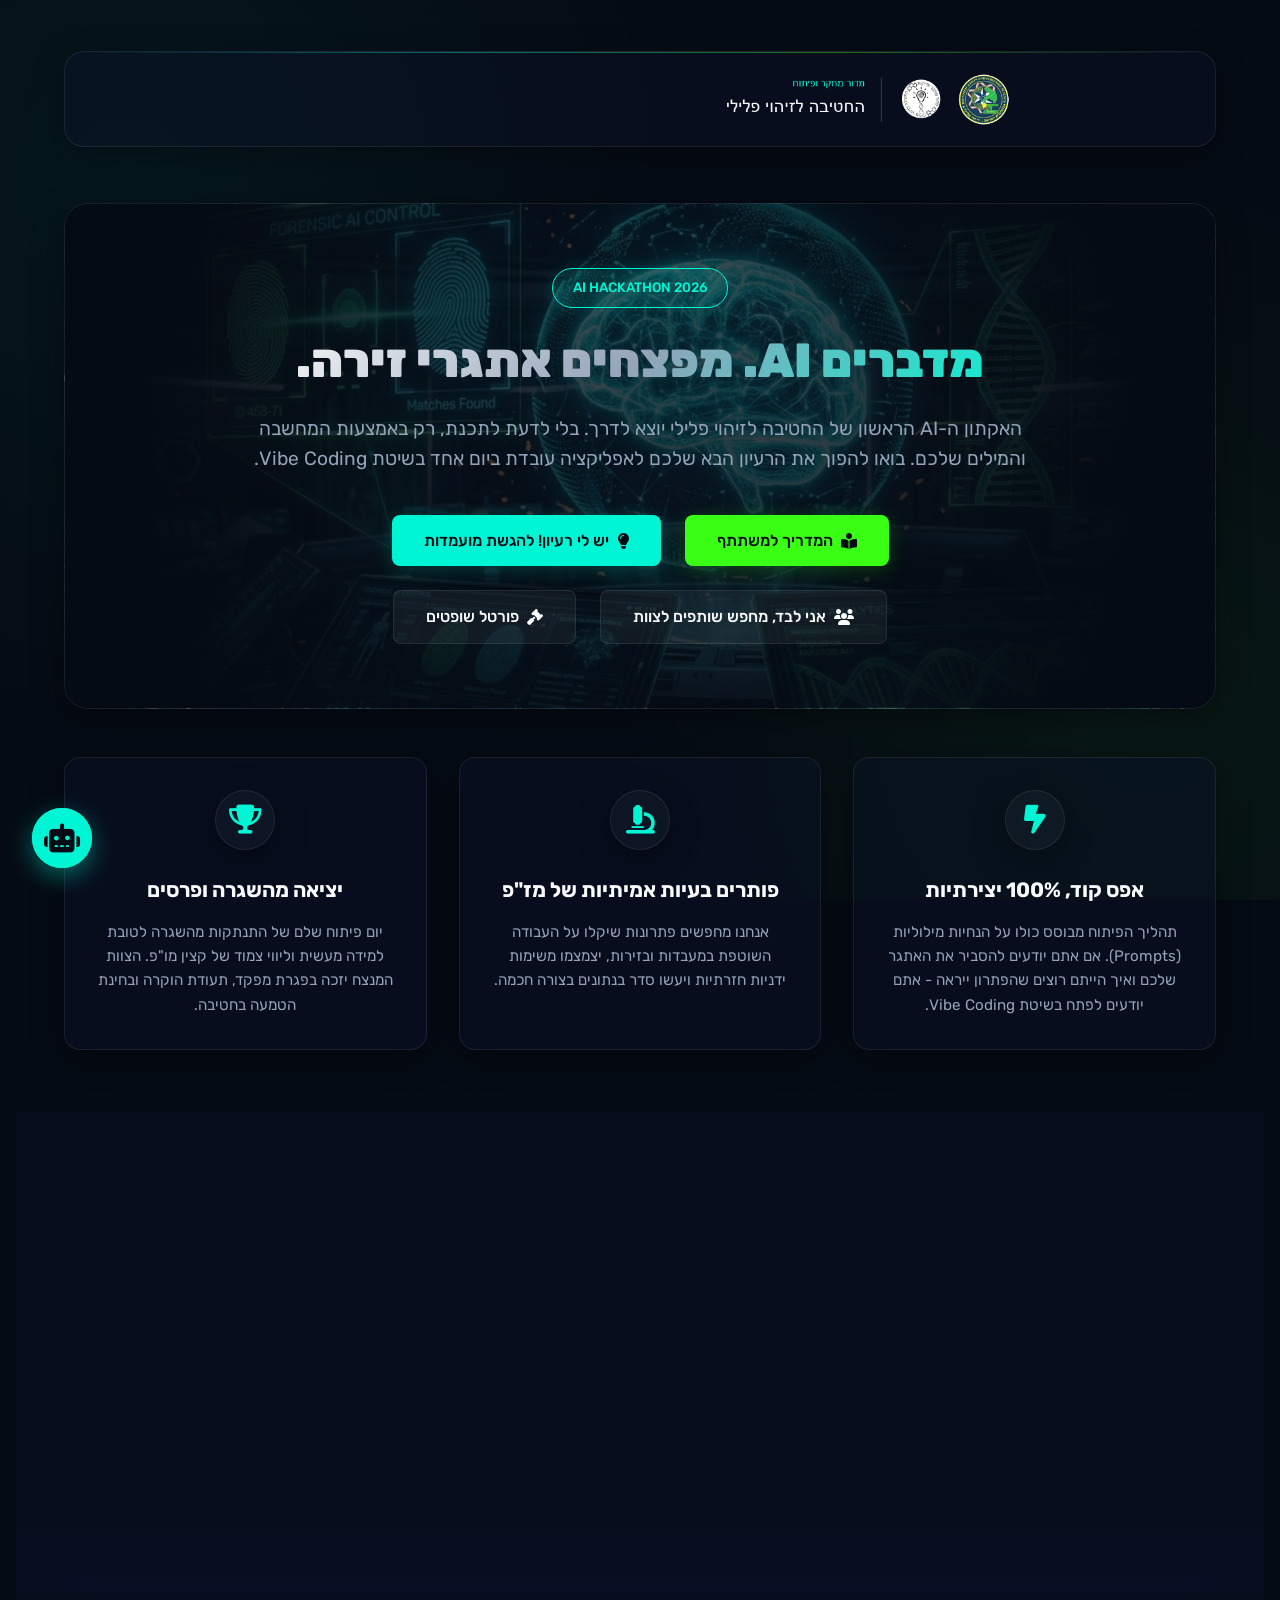
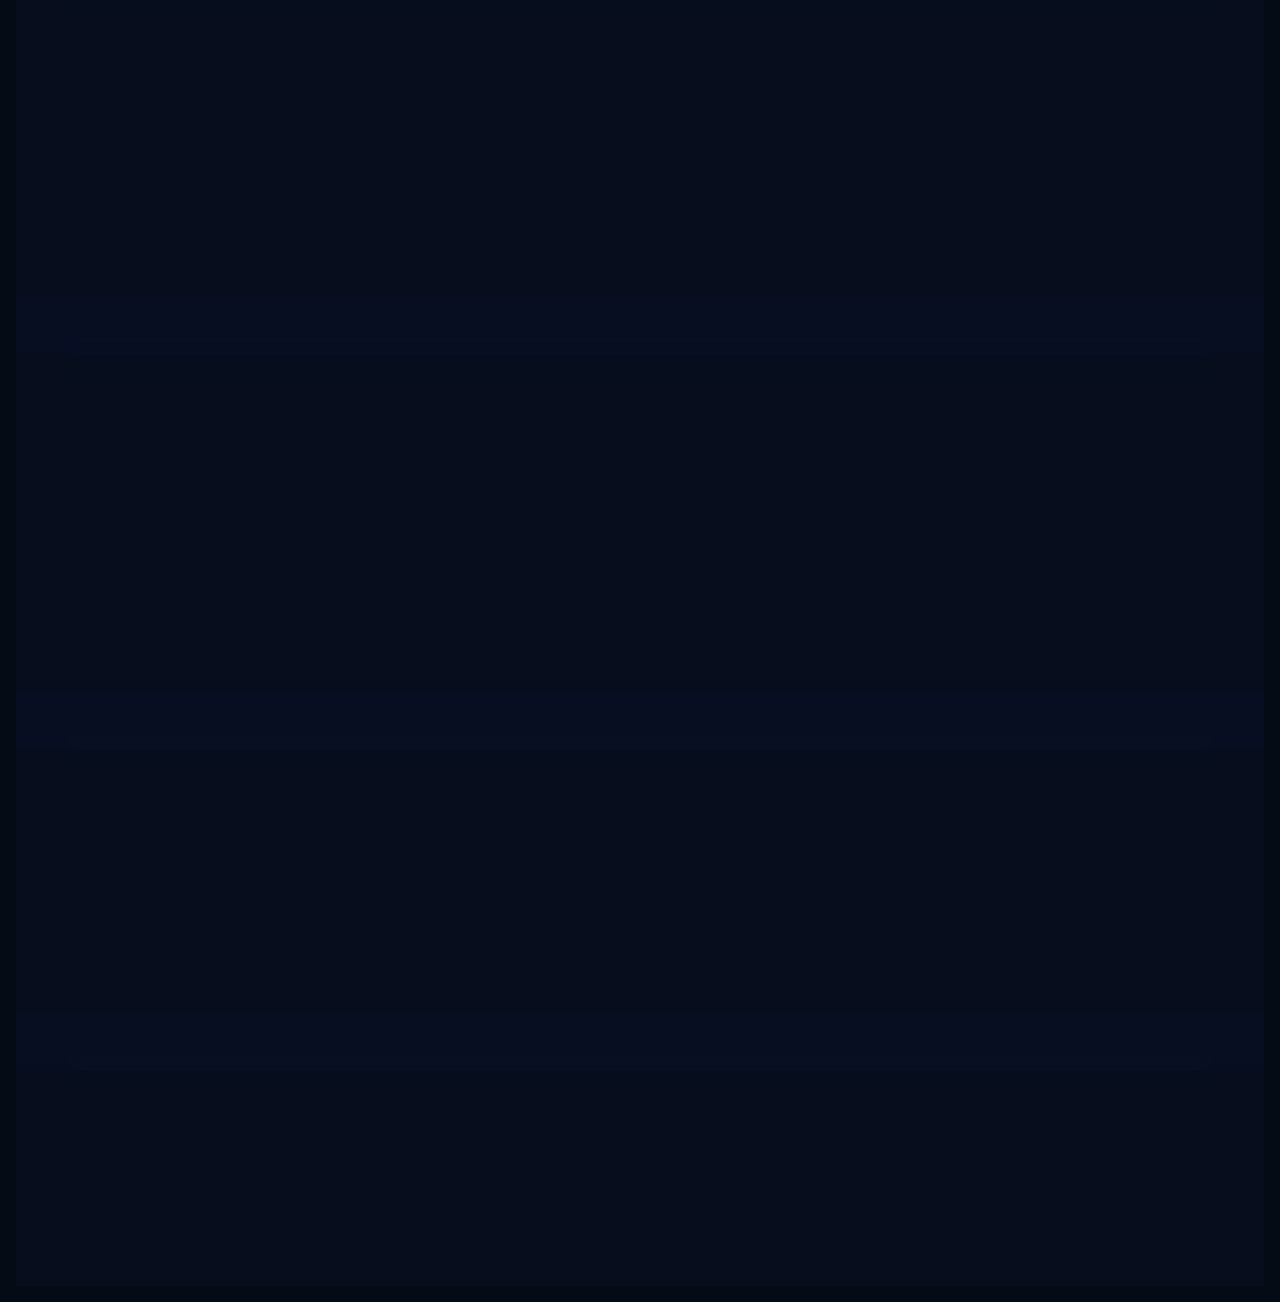
==== commit 466a3b1d: "Implement mobile-friendly expandable accordion rows for all judging tables" ====
--- a/index.html
+++ b/index.html
@@ -343,7 +343,7 @@
   </div>
 
   <!-- Javascript Logic -->
-  <script src="src/config.js?v=2"></script>
-  <script src="src/app.js?v=2"></script>
+  <script src="src/config.js?v=2.5"></script>
+  <script src="src/app.js?v=2.5"></script>
 </body>
 </html>
--- a/src/style.css
+++ b/src/style.css
@@ -421,7 +421,9 @@
   border-radius: 16px;
   max-width: 600px;
   width: 100%;
-  padding: 2.5rem;
+  max-height: 88vh;
+  overflow-y: auto;
+  padding: 2rem;
   box-shadow: var(--glass-shadow);
   position: relative;
   transform: scale(0.9);
@@ -969,6 +971,33 @@
   border-color: var(--accent-cyan);
 }
 
+/* Accordion / Expandable Table Styles for Mobile & Desktop */
+.project-row-clickable {
+  cursor: pointer;
+  transition: background-color 0.2s ease;
+}
+
+.project-row-clickable:hover {
+  background: rgba(0, 245, 212, 0.06) !important;
+}
+
+.project-details-row {
+  animation: fadeIn 0.3s ease-in-out;
+}
+
+.project-details-card {
+  background: rgba(10, 19, 43, 0.75);
+  border: 1px solid rgba(0, 245, 212, 0.25);
+  border-radius: 12px;
+  padding: 1.2rem;
+  display: flex;
+  flex-direction: column;
+  gap: 0.8rem;
+  text-align: right;
+  margin: 0.3rem 0;
+  box-shadow: inset 0 0 15px rgba(0, 245, 212, 0.03);
+}
+
 /* CSS Animations */
 @keyframes fadeIn {
   from { opacity: 0; transform: translateY(10px); }
@@ -1045,6 +1074,16 @@
     padding: 1.5rem;
     width: calc(100% - 1rem);
   }
+
+  /* Hide secondary table columns on mobile */
+  .desktop-only {
+    display: none !important;
+  }
+
+  .judge-table th, .judge-table td {
+    padding: 0.6rem 0.4rem;
+    font-size: 0.85rem;
+  }
 }
 
 /* Fix select options white-on-white on Windows/Chrome */
@@ -1140,8 +1179,40 @@
   font-size: 0.9rem;
   color: var(--text-secondary);
   line-height: 1.5;
-  margin-bottom: 1.5rem;
-  flex-grow: 1;
+  margin-bottom: 0.6rem;
+  /* Clamp to 3 lines by default */
+  display: -webkit-box;
+  -webkit-line-clamp: 3;
+  -webkit-box-orient: vertical;
+  overflow: hidden;
+  transition: max-height 0.4s ease;
+}
+
+.idea-card-desc.expanded {
+  display: block;
+  overflow: visible;
+  -webkit-line-clamp: unset;
+}
+
+.btn-read-more {
+  background: none;
+  border: none;
+  color: var(--accent-cyan);
+  font-size: 0.78rem;
+  font-weight: 600;
+  cursor: pointer;
+  padding: 0 0 0.8rem 0;
+  display: flex;
+  align-items: center;
+  gap: 0.3rem;
+  opacity: 0.85;
+  transition: opacity 0.2s ease;
+  font-family: var(--font-sans);
+}
+
+.btn-read-more:hover {
+  opacity: 1;
+  text-decoration: underline;
 }
 
 .idea-card-footer {
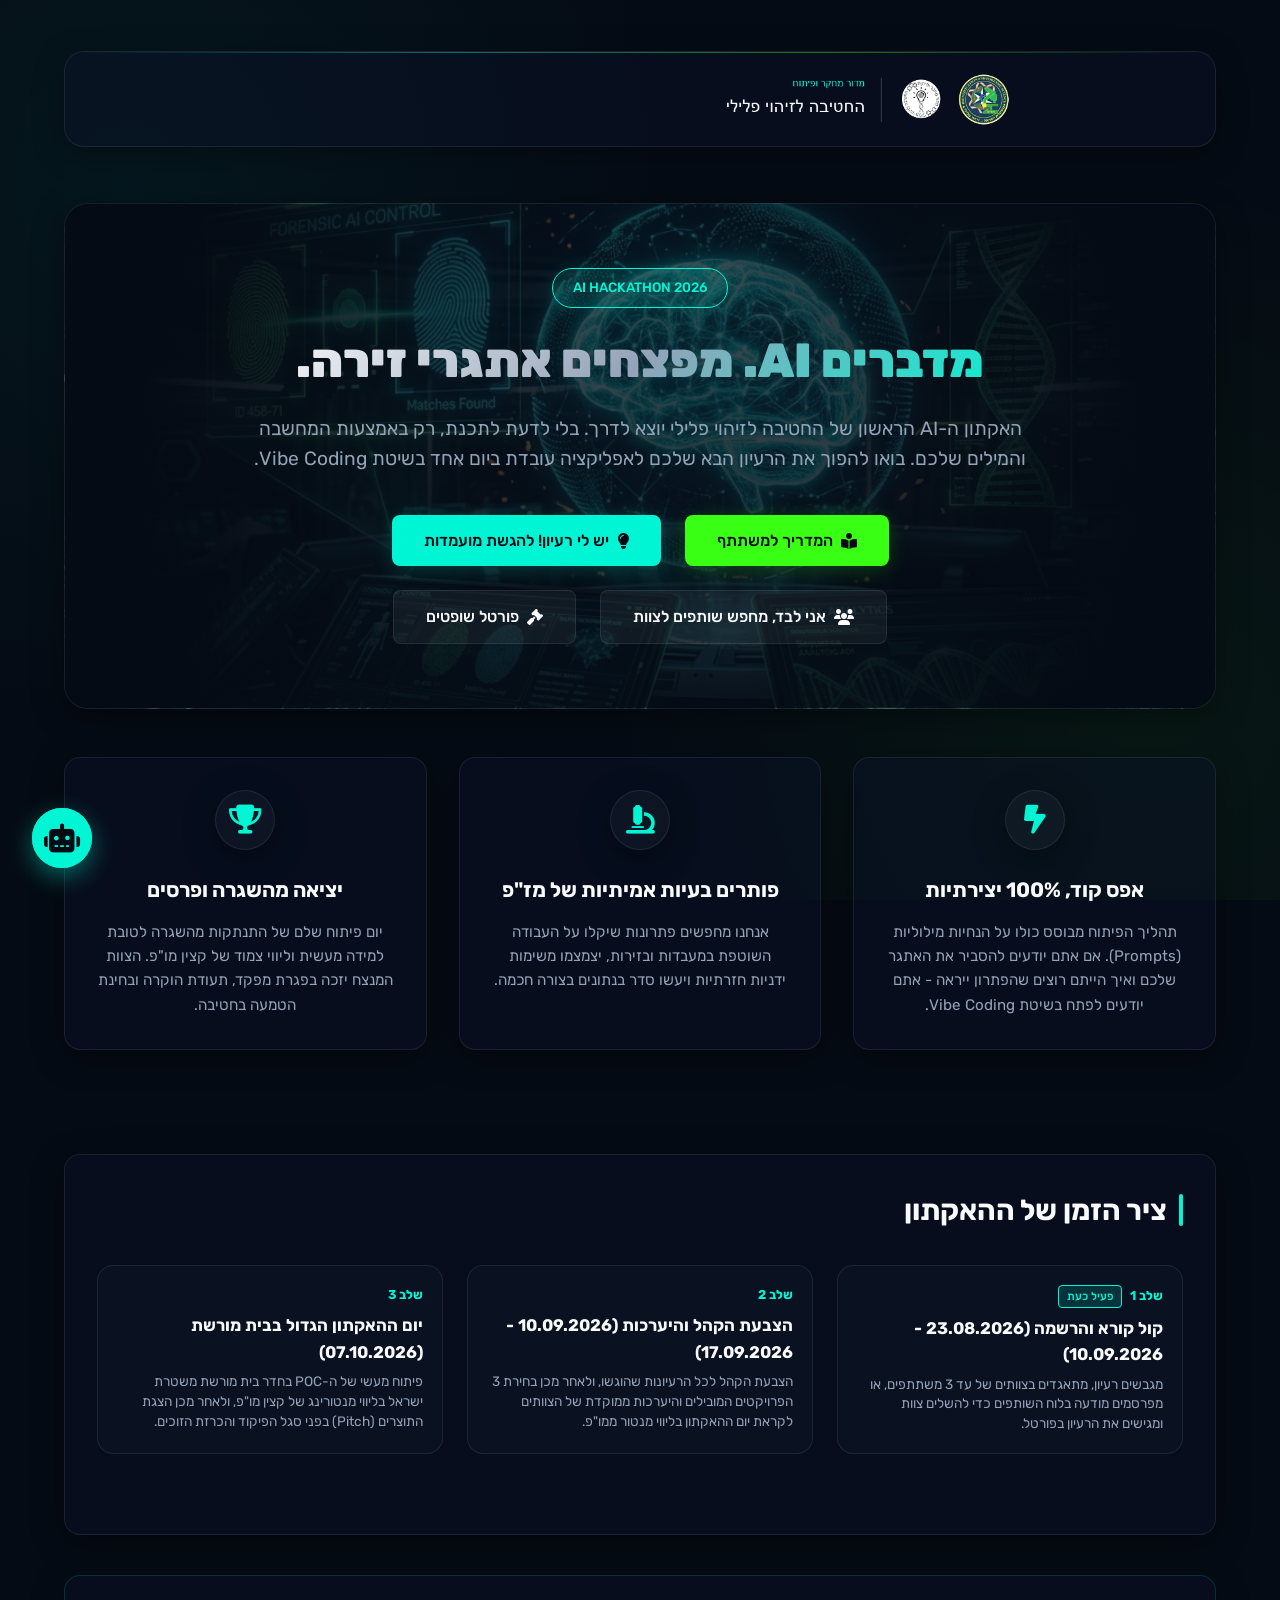
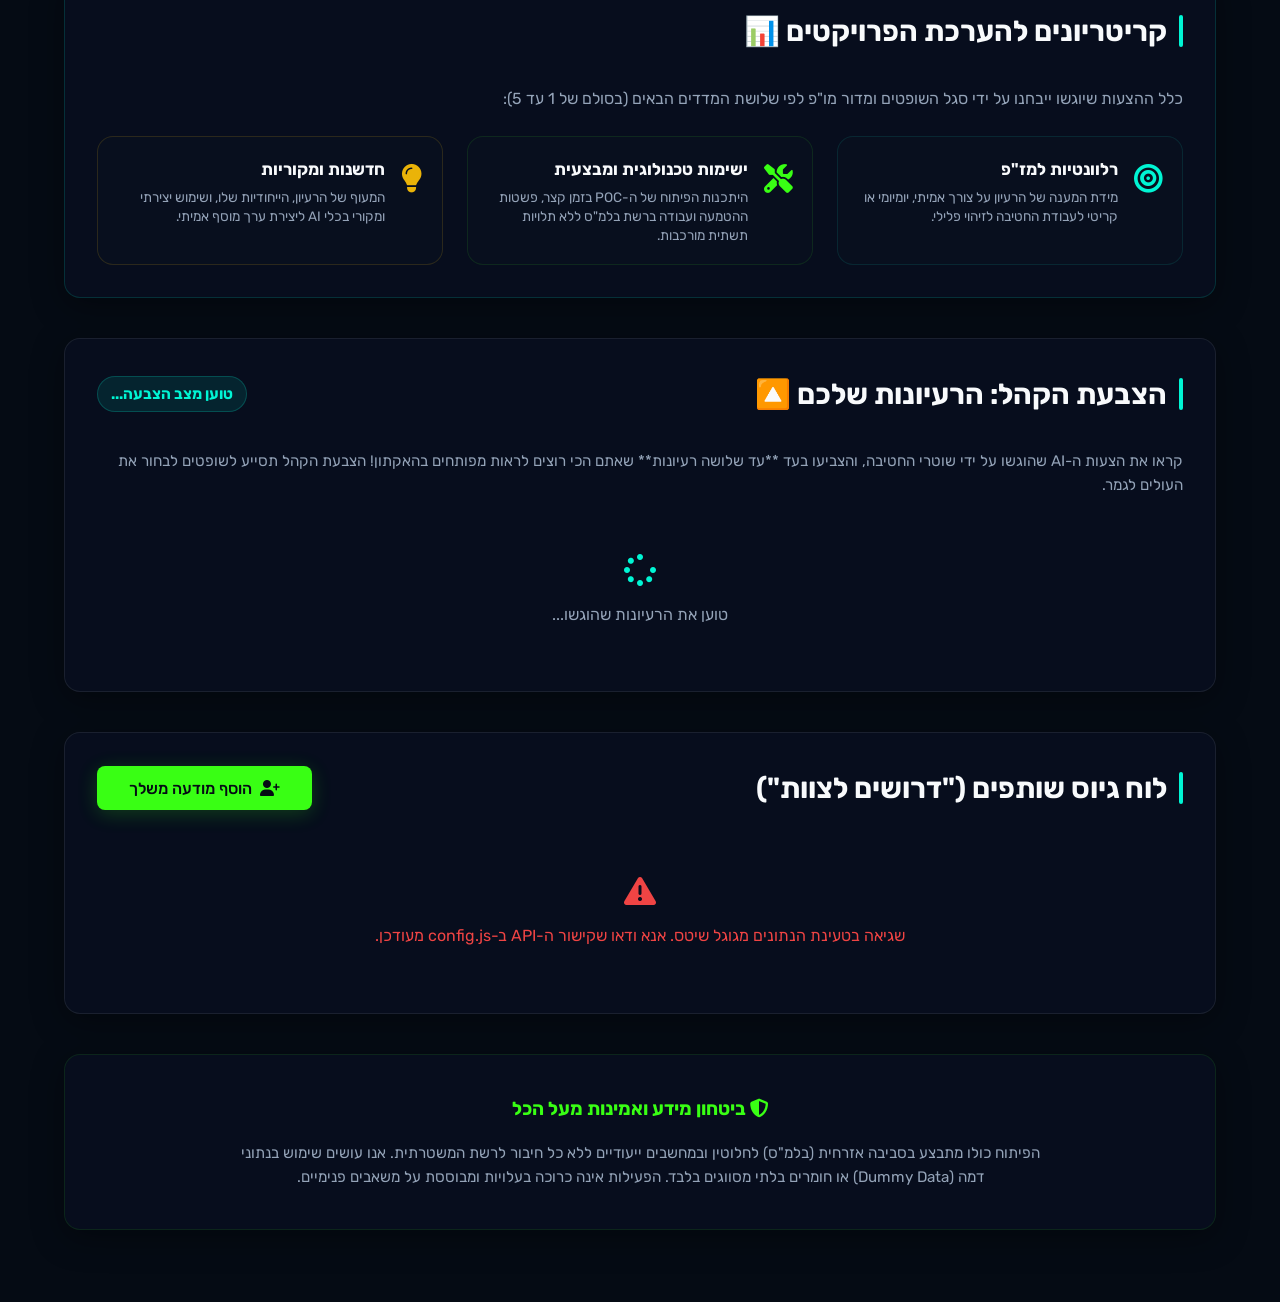
==== commit d861b8ab: "Fix Hebrew-English BiDi formatting issues using bdi isolation and CSS rules" ====
--- a/index.html
+++ b/index.html
@@ -343,7 +343,7 @@
   </div>
 
   <!-- Javascript Logic -->
-  <script src="src/config.js?v=2.5"></script>
-  <script src="src/app.js?v=2.5"></script>
+  <script src="src/config.js?v=2.6"></script>
+  <script src="src/app.js?v=2.6"></script>
 </body>
 </html>
--- a/src/style.css
+++ b/src/style.css
@@ -996,6 +996,16 @@
   text-align: right;
   margin: 0.3rem 0;
   box-shadow: inset 0 0 15px rgba(0, 245, 212, 0.03);
+  unicode-bidi: isolate;
+}
+
+.project-details-card p, .idea-card p, td {
+  unicode-bidi: isolate;
+}
+
+bdi {
+  unicode-bidi: isolate;
+  display: inline-block;
 }
 
 /* CSS Animations */
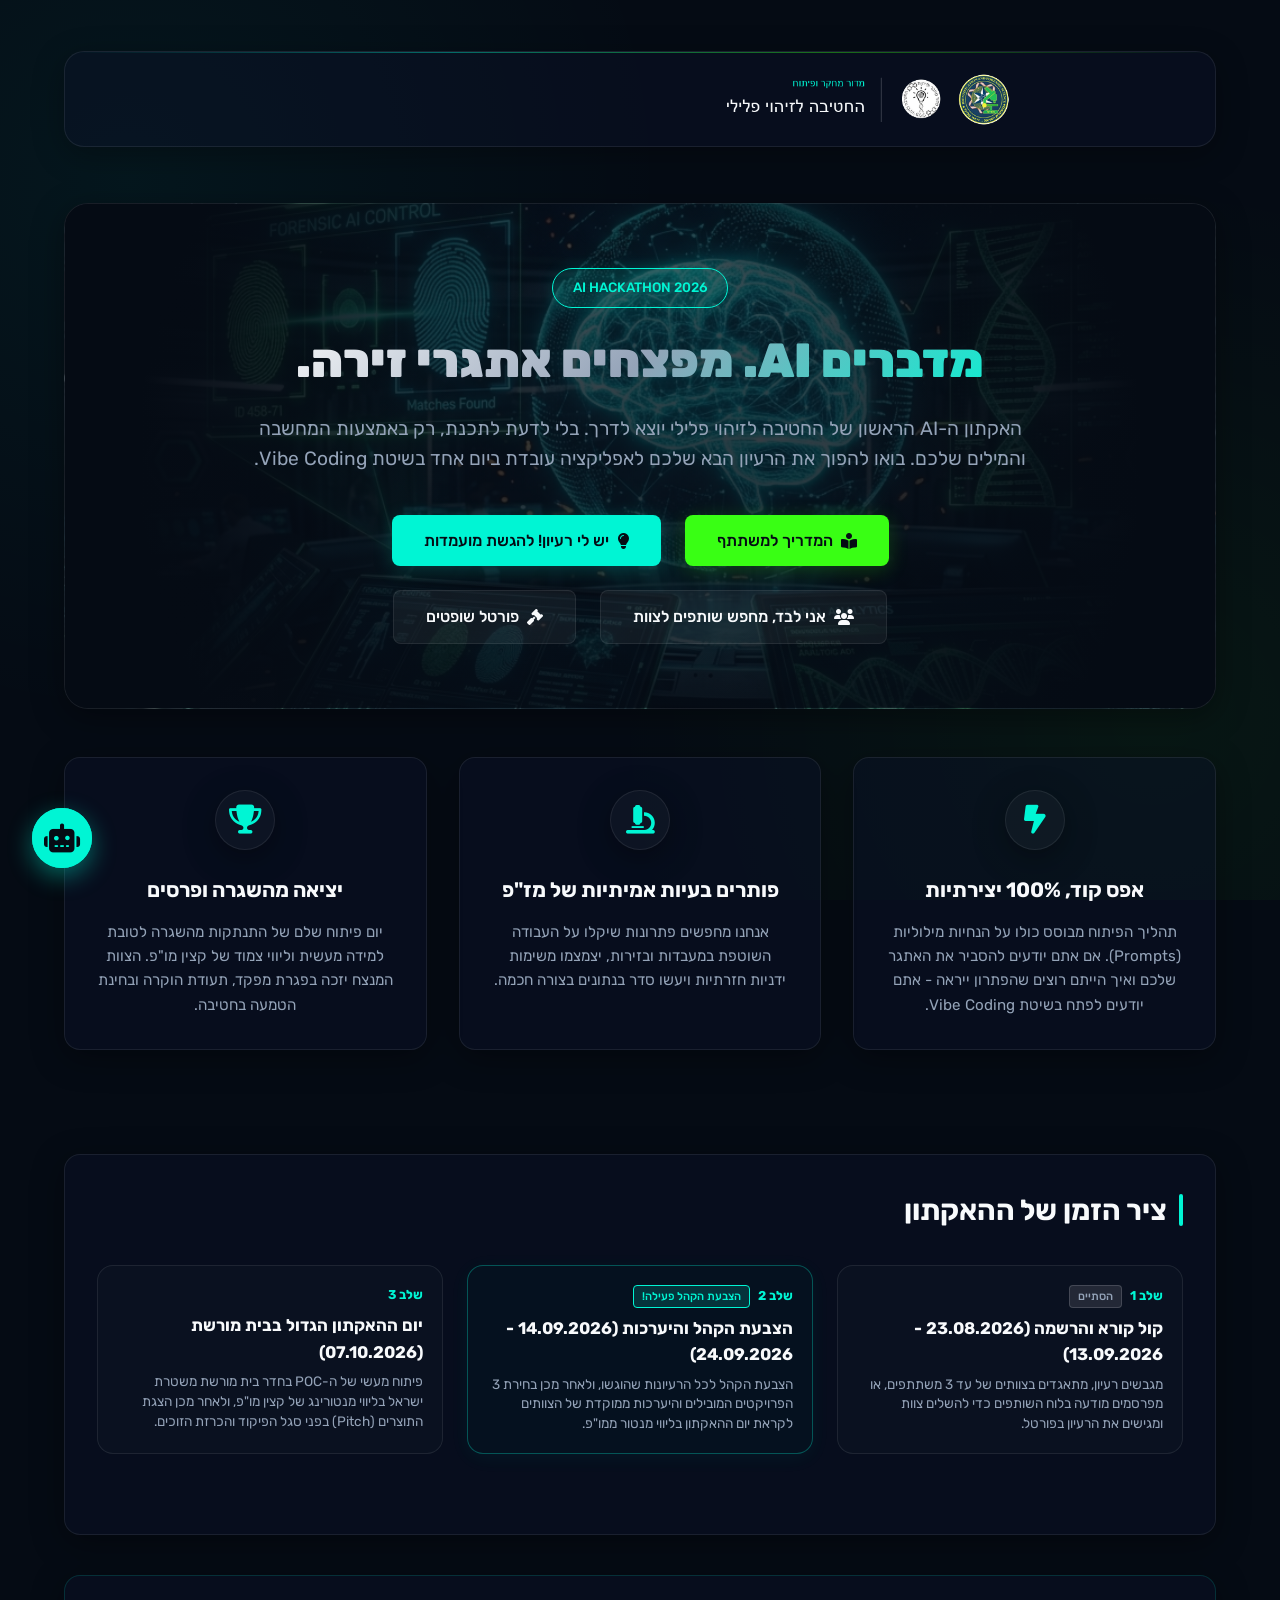
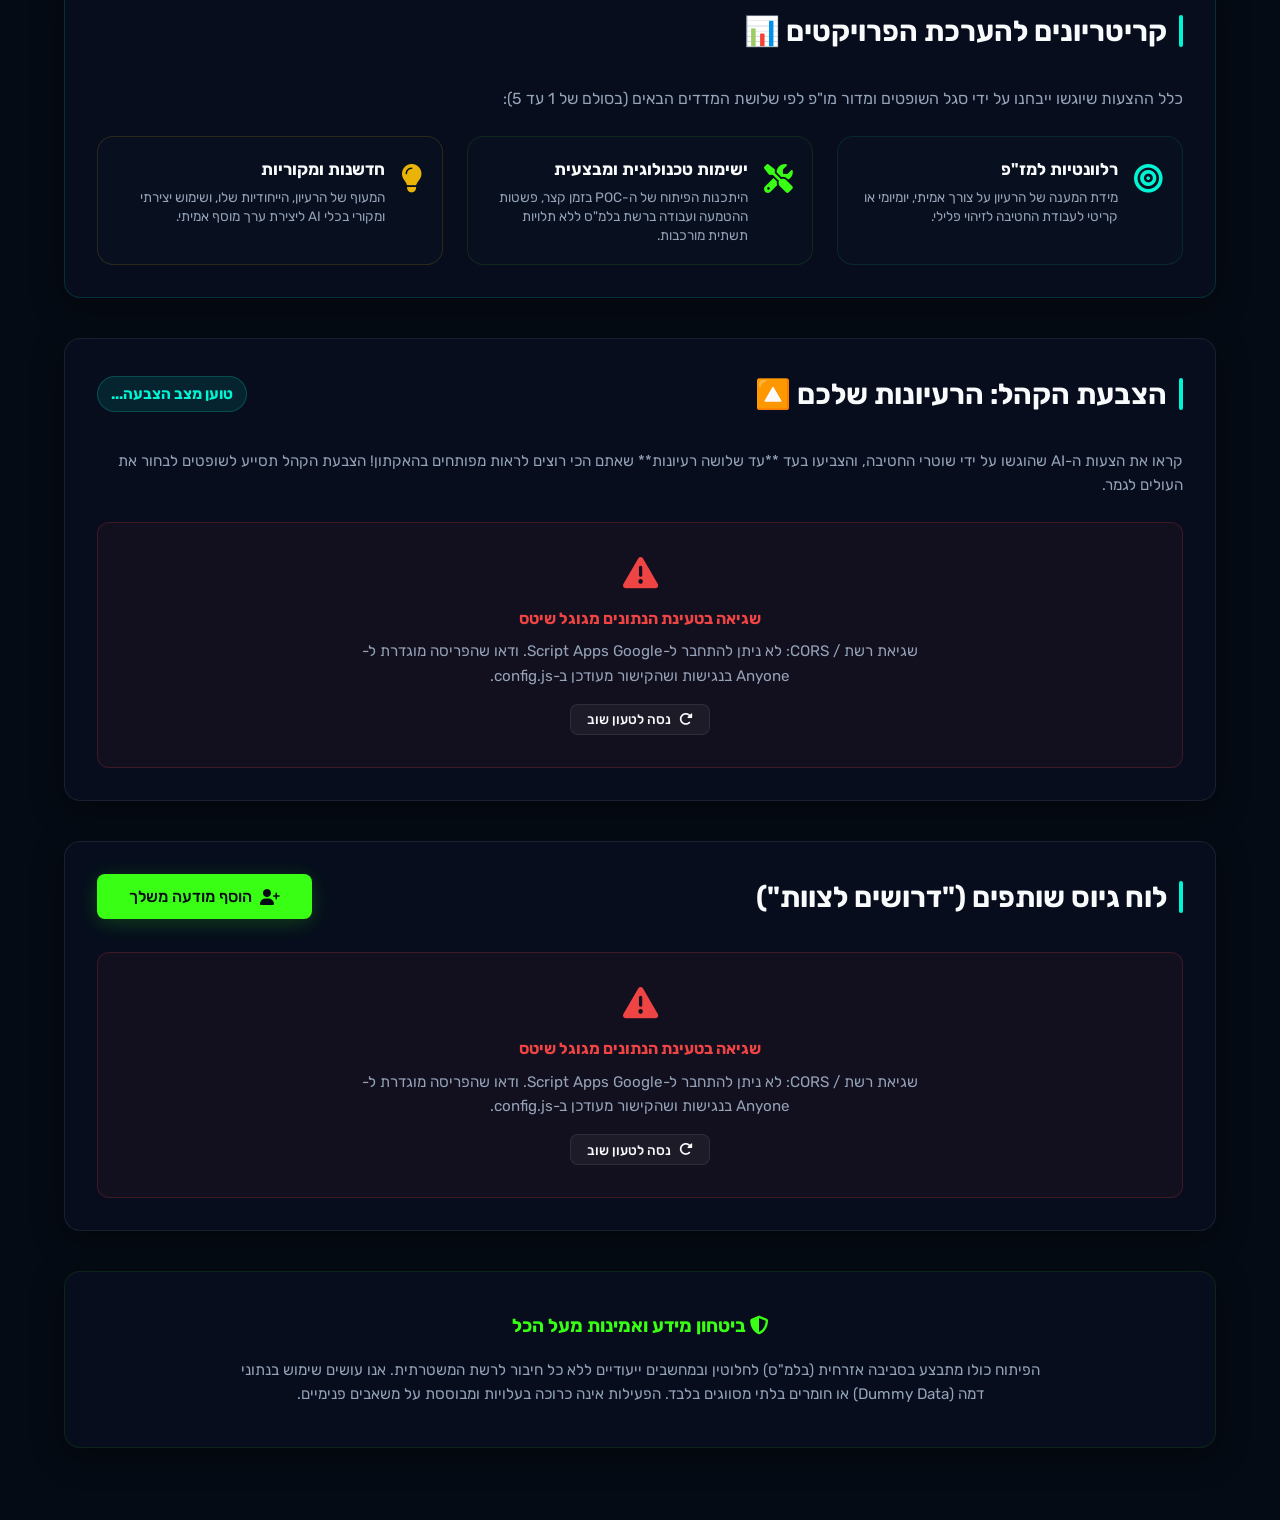
==== commit 6b5c65b9: "Set active hackathon phase to public voting" ====
--- a/index.html
+++ b/index.html
@@ -89,17 +89,19 @@
           <div class="timeline-badge"></div>
           <div class="timeline-content">
             <div class="timeline-step" id="tl-step-1-badge">
-              שלב 1 <span class="status active" id="tl-step-1-status">פעיל כעת</span>
+              שלב 1 <span class="status active" id="tl-step-1-status" style="background: rgba(255, 255, 255, 0.1); color: var(--text-secondary); border-color: rgba(255, 255, 255, 0.15);">הסתיים</span>
             </div>
             <h4 class="timeline-title">קול קורא והרשמה (<span id="tl-reg-start"></span> - <span id="tl-reg-end"></span>)</h4>
             <p class="timeline-desc">מגבשים רעיון, מתאגדים בצוותים של עד 3 משתתפים, או מפרסמים מודעה בלוח השותפים כדי להשלים צוות ומגישים את הרעיון בפורטל.</p>
           </div>
         </div>
 
-        <div class="timeline-item" id="tl-step-2">
+        <div class="timeline-item active" id="tl-step-2">
           <div class="timeline-badge"></div>
           <div class="timeline-content">
-            <div class="timeline-step" id="tl-step-2-badge">שלב 2</div>
+            <div class="timeline-step" id="tl-step-2-badge">
+              שלב 2 <span class="status active" id="tl-step-2-status">הצבעת הקהל פעילה!</span>
+            </div>
             <h4 class="timeline-title">הצבעת הקהל והיערכות (<span id="tl-vote-start"></span> - <span id="tl-vote-end"></span>)</h4>
             <p class="timeline-desc">הצבעת הקהל לכל הרעיונות שהוגשו, ולאחר מכן בחירת 3 הפרויקטים המובילים והיערכות ממוקדת של הצוותים לקראת יום ההאקתון בליווי מנטור ממו"פ.</p>
           </div>
@@ -343,7 +345,7 @@
   </div>
 
   <!-- Javascript Logic -->
-  <script src="src/config.js?v=2.6"></script>
-  <script src="src/app.js?v=2.6"></script>
+  <script src="src/config.js?v=2.7"></script>
+  <script src="src/app.js?v=2.7"></script>
 </body>
 </html>
--- a/src/style.css
+++ b/src/style.css
@@ -1085,14 +1085,51 @@
     width: calc(100% - 1rem);
   }
 
+  /* Full-width container and glass-card on mobile */
+  .container {
+    padding: 1rem 0.5rem !important;
+  }
+  
+  .glass-card {
+    padding: 1rem 0.5rem !important;
+    border-radius: 12px;
+    margin-bottom: 1.5rem;
+  }
+
+  .judge-table-container {
+    width: 100% !important;
+    margin-left: 0 !important;
+    margin-right: 0 !important;
+    overflow-x: auto;
+    -webkit-overflow-scrolling: touch;
+  }
+
+  .judge-table {
+    width: 100% !important;
+    min-width: 100%;
+  }
+
   /* Hide secondary table columns on mobile */
   .desktop-only {
     display: none !important;
   }
 
   .judge-table th, .judge-table td {
-    padding: 0.6rem 0.4rem;
+    padding: 0.6rem 0.3rem !important;
     font-size: 0.85rem;
+  }
+
+  .judge-table th {
+    font-size: 0.8rem;
+  }
+
+  .project-details-card {
+    padding: 0.8rem 0.6rem !important;
+    border-radius: 10px;
+  }
+
+  .project-details-row td {
+    padding: 0.2rem 0.1rem !important;
   }
 }
 
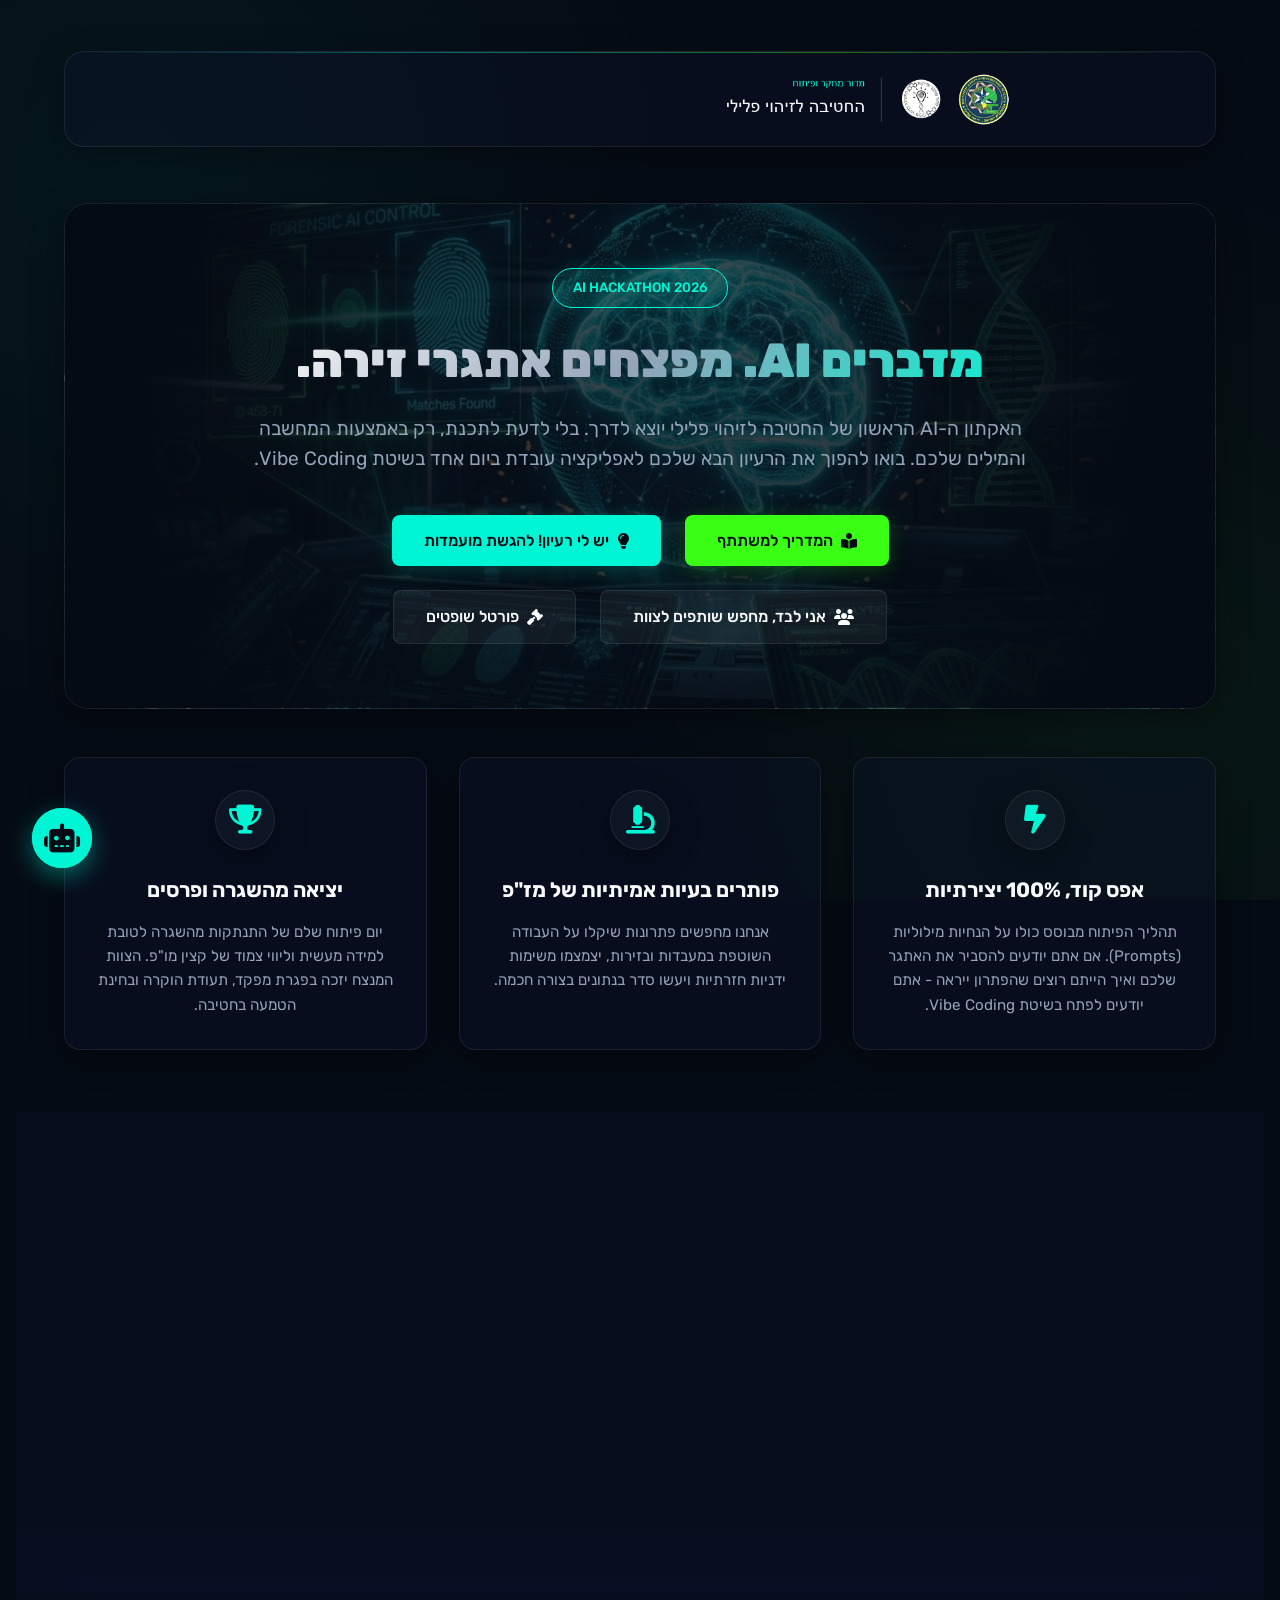
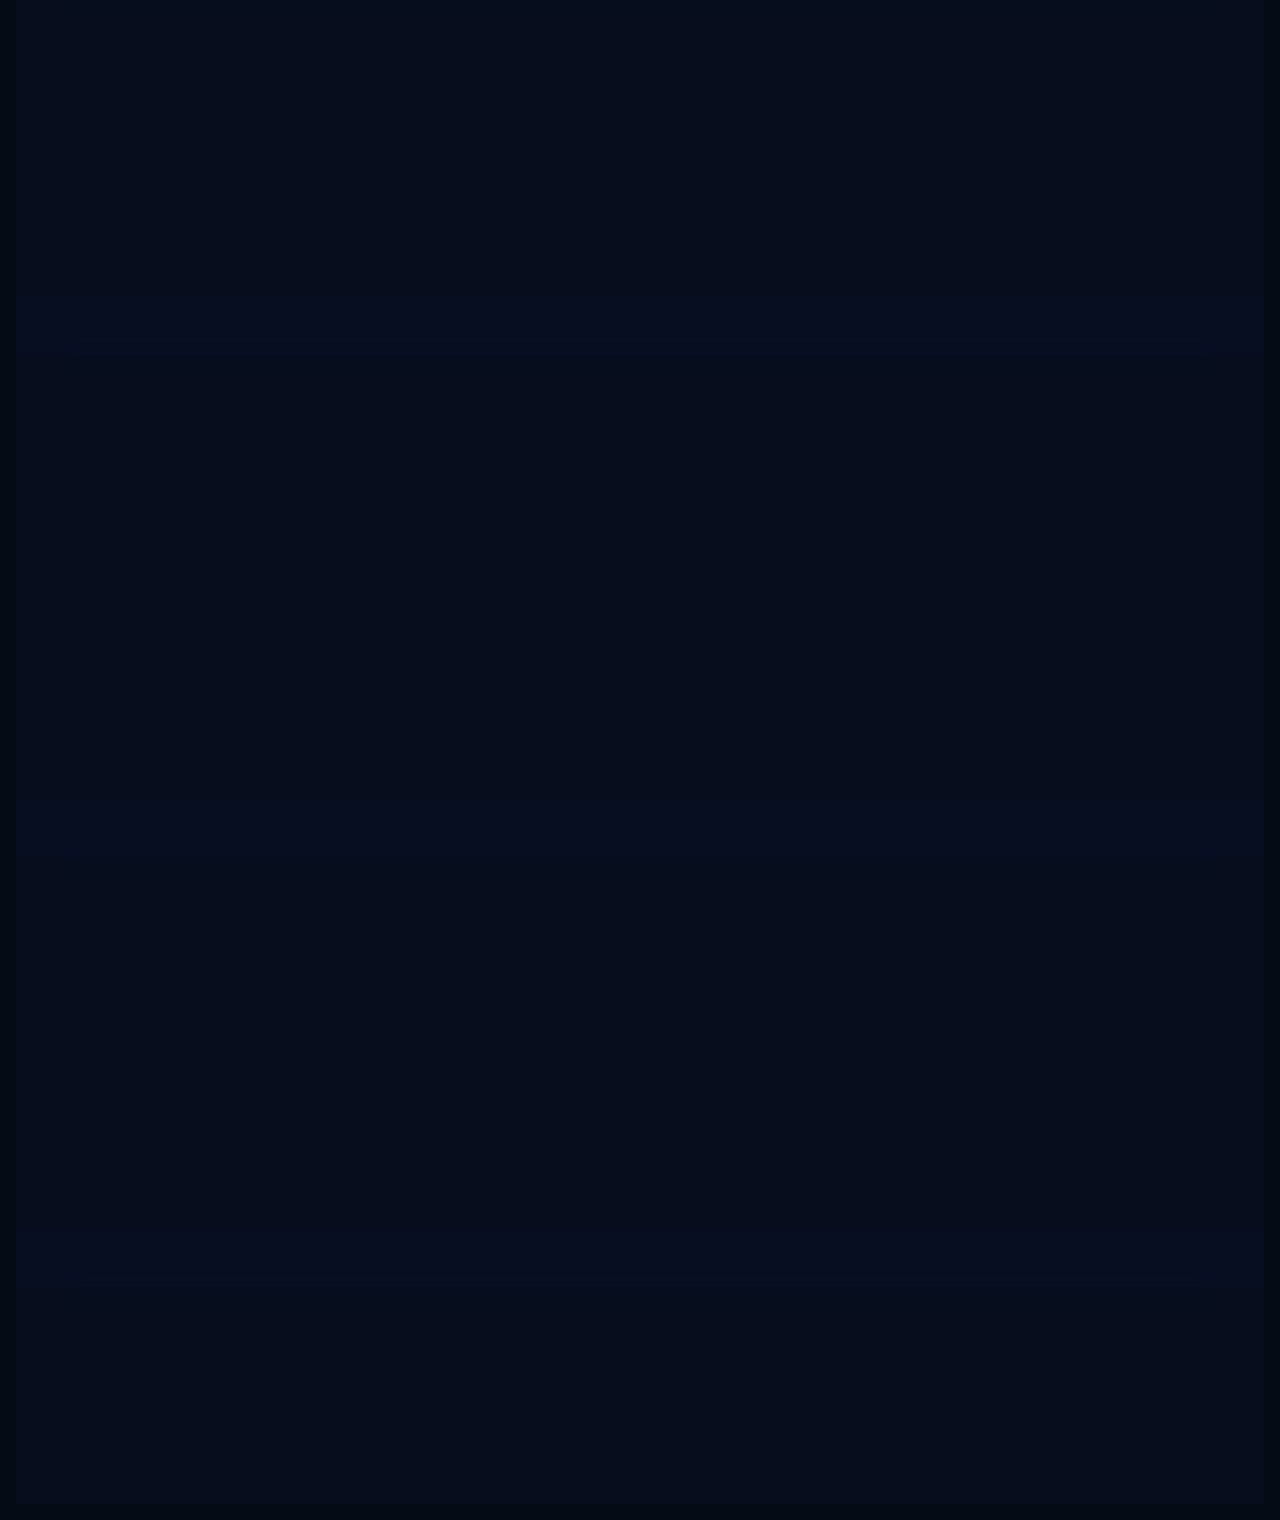
==== commit c0dc8a38: "Bump script version to v=2.8" ====
--- a/index.html
+++ b/index.html
@@ -345,7 +345,7 @@
   </div>
 
   <!-- Javascript Logic -->
-  <script src="src/config.js?v=2.7"></script>
-  <script src="src/app.js?v=2.7"></script>
+  <script src="src/config.js?v=2.8"></script>
+  <script src="src/app.js?v=2.8"></script>
 </body>
 </html>
